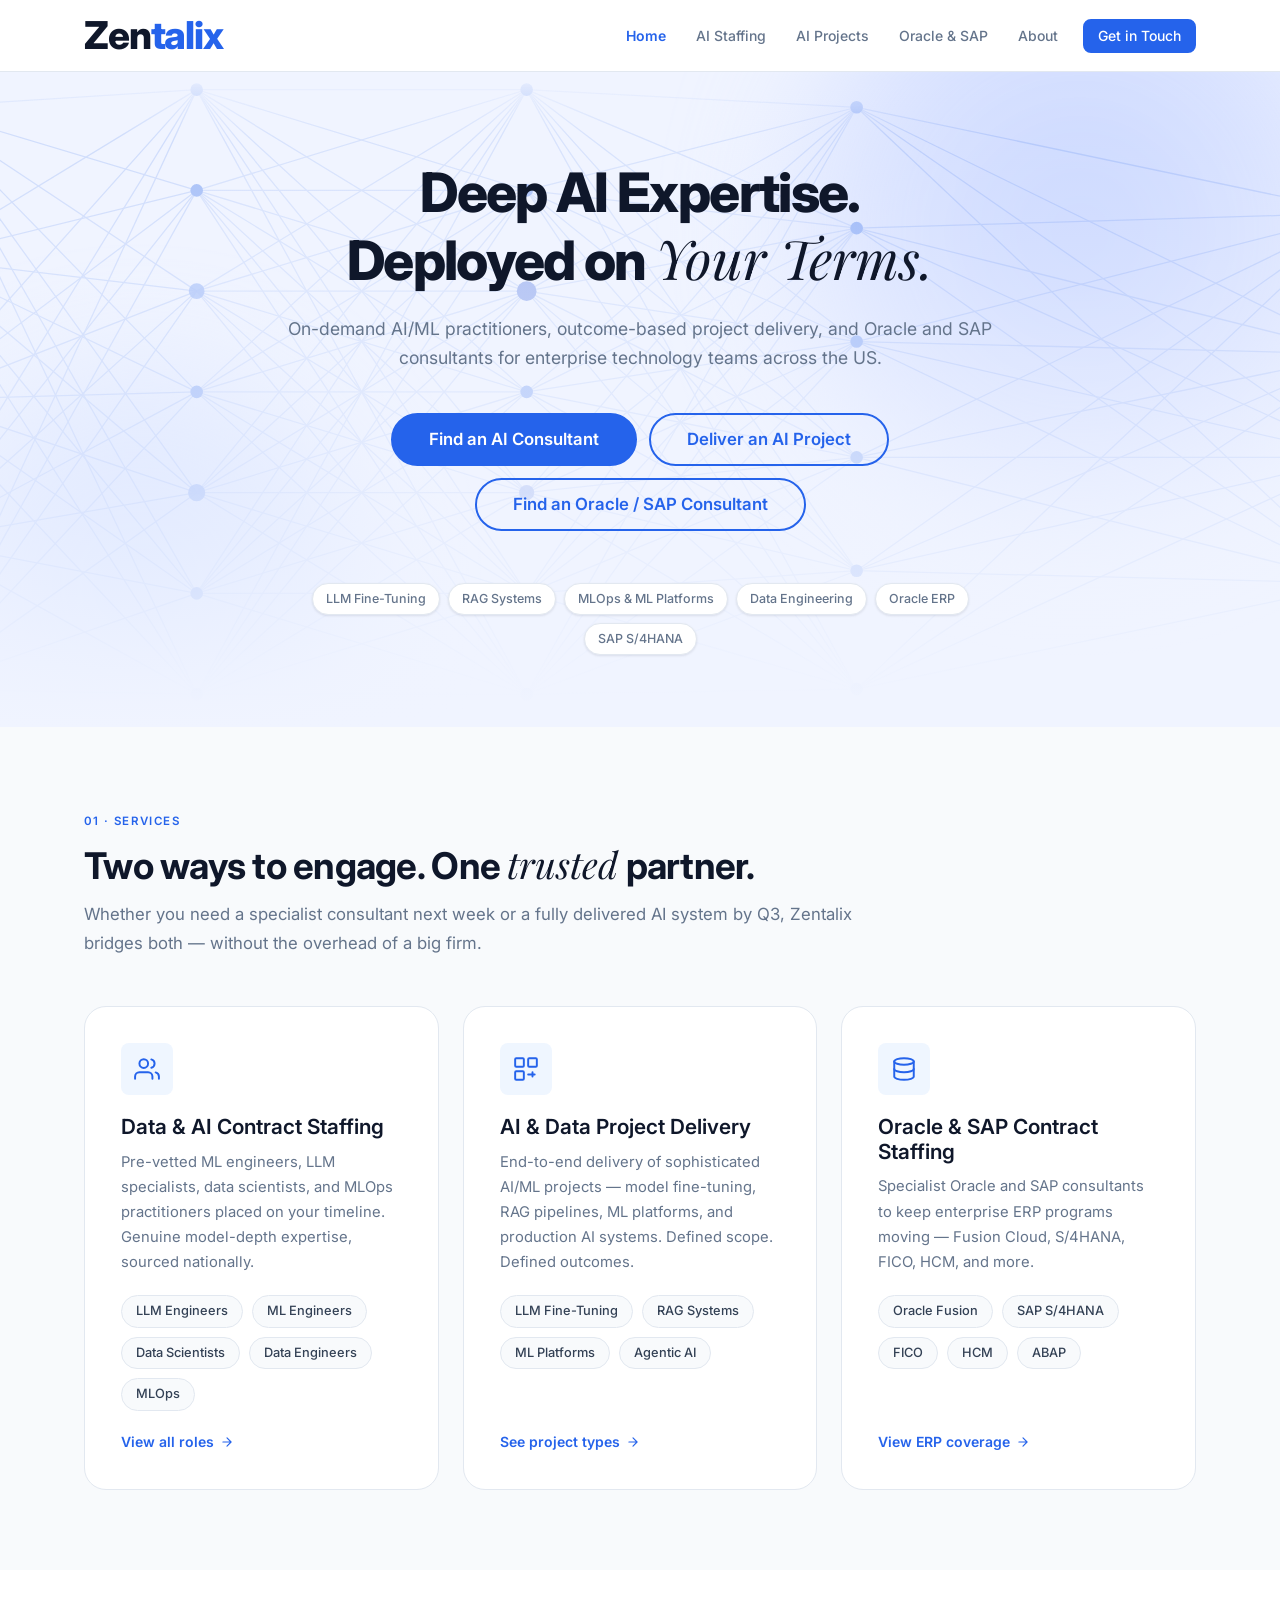
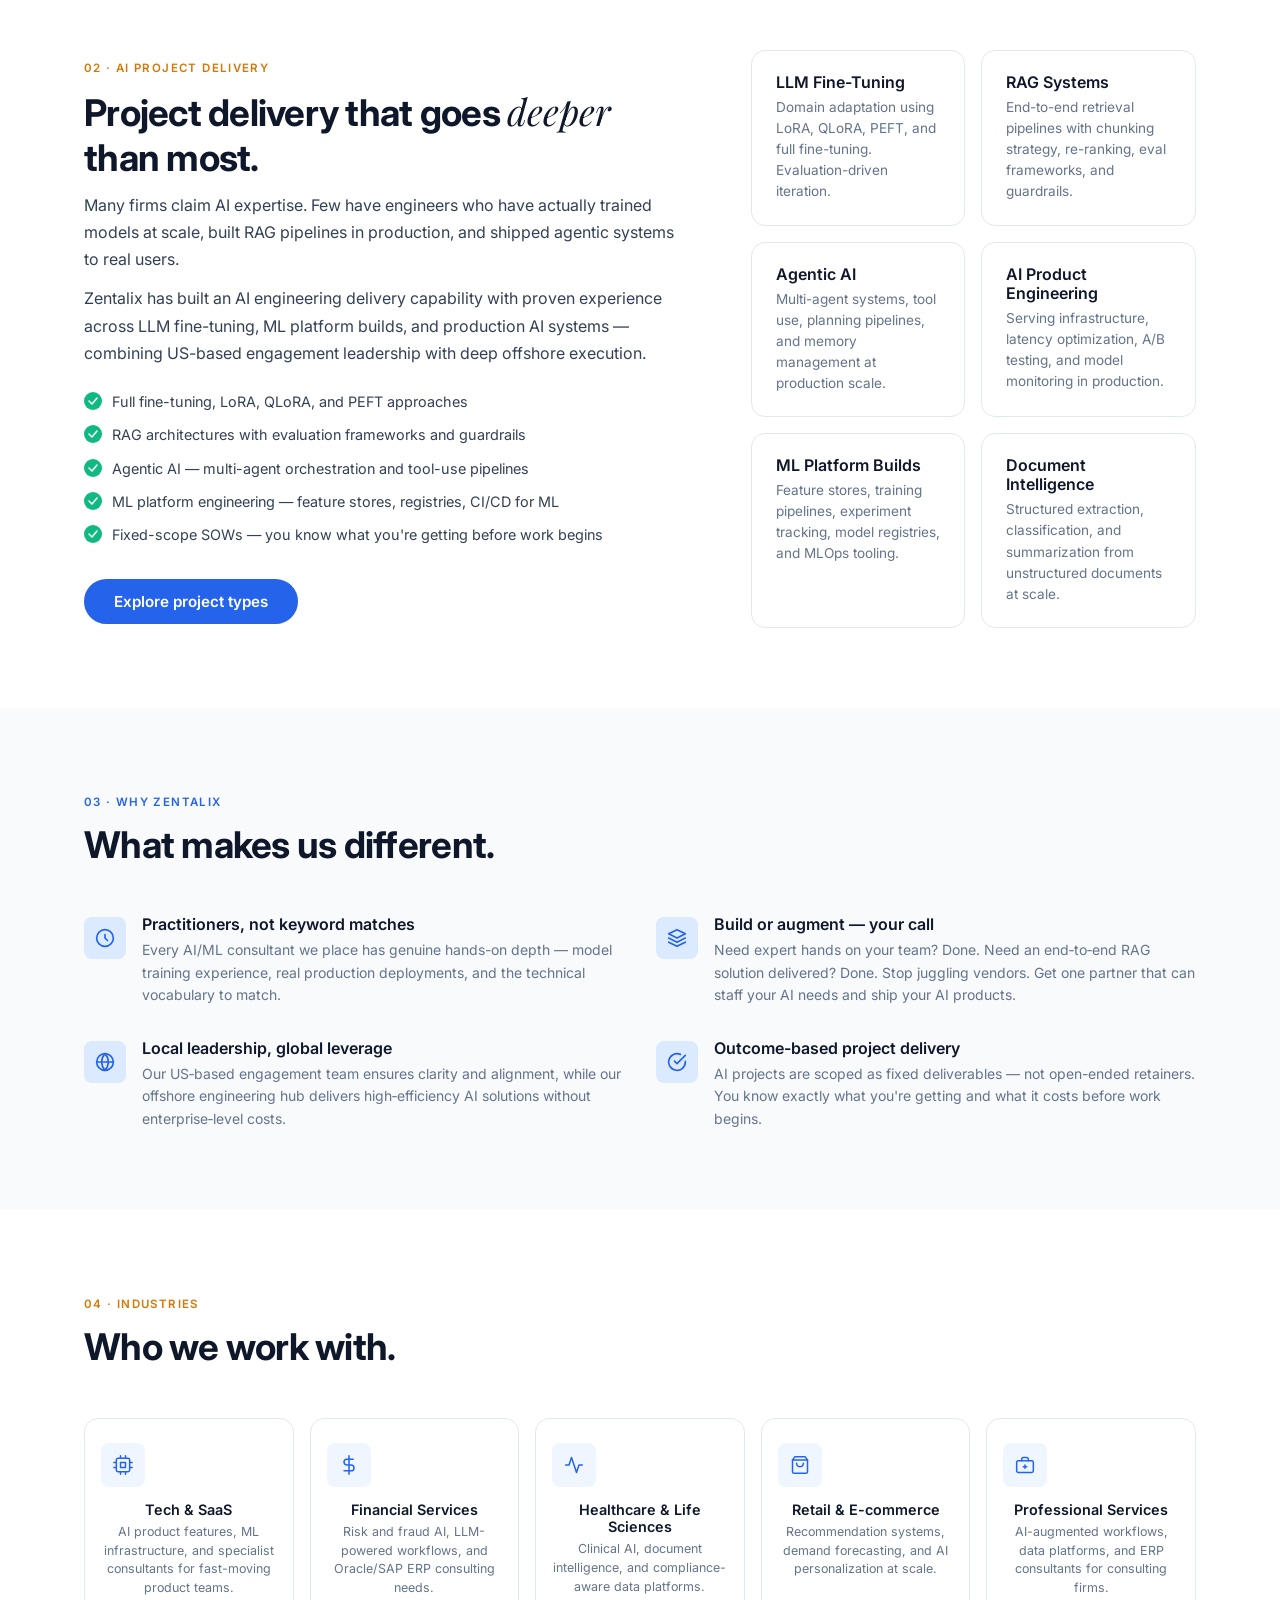
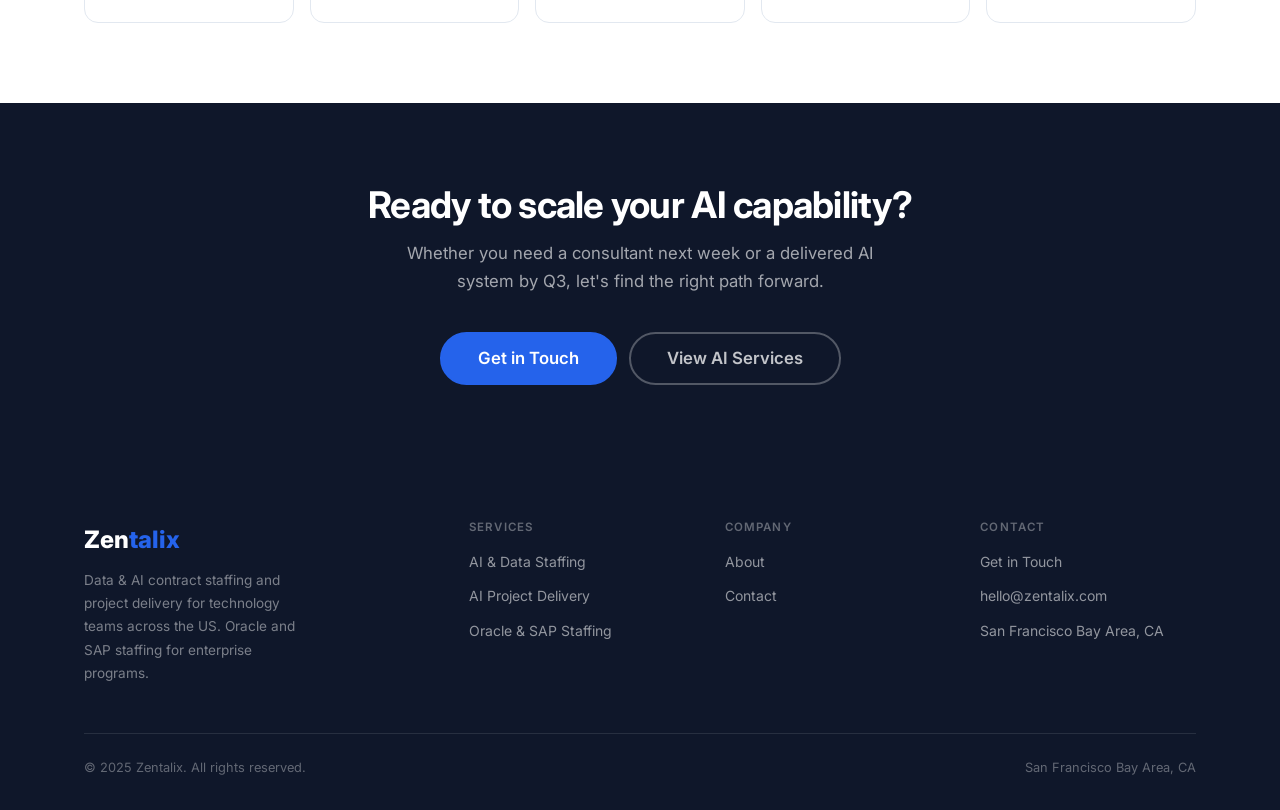
==== index.html @ 8ae1a3b7 "Add animated neural network hero background, match page-hero color, update industry icons - Home pag" ====
<!DOCTYPE html>
<html lang="en">
<head>
  <meta charset="UTF-8" />
  <meta name="viewport" content="width=device-width, initial-scale=1.0" />
  <title>Zentalix — Deep AI Expertise. On Demand.</title>
  <meta name="description" content="Contract AI/ML specialists and outcome-based AI project delivery for Bay Area technology teams. Oracle and SAP contract staffing for enterprise programs." />
  <link rel="preconnect" href="https://fonts.googleapis.com" />
  <link rel="preconnect" href="https://fonts.gstatic.com" crossorigin />
  <link href="https://fonts.googleapis.com/css2?family=Inter:wght@400;500;600;700;800&family=Playfair+Display:ital@1&display=swap" rel="stylesheet" />
  <link rel="stylesheet" href="css/styles.css" />
</head>
<body>

<!-- ===== NAVIGATION ===== -->
<header class="nav-header">
  <nav class="nav container">
    <a href="index.html" class="nav-logo">Zen<span>talix</span></a>
    <ul class="nav-links">
      <li><a href="index.html" class="active">Home</a></li>
      <li><a href="ai-staffing.html">AI Staffing</a></li>
      <li><a href="ai-delivery.html">AI Projects</a></li>
      <li><a href="erp-staffing.html">Oracle &amp; SAP</a></li>
      <li><a href="about.html">About</a></li>
      <li><a href="contact.html" class="btn btn-primary btn-sm">Get in Touch</a></li>
    </ul>
    <button class="nav-toggle" aria-label="Toggle menu">
      <span></span><span></span><span></span>
    </button>
  </nav>
</header>

<!-- Mobile nav -->
<nav class="mobile-nav" aria-label="Mobile navigation">
  <a href="index.html">Home</a>
  <a href="ai-staffing.html">AI Staffing</a>
  <a href="ai-delivery.html">AI Projects</a>
  <a href="erp-staffing.html">Oracle &amp; SAP</a>
  <a href="about.html">About</a>
  <a href="contact.html" class="btn btn-primary">Get in Touch</a>
</nav>


<!-- ===== HERO ===== -->
<section class="hero">

  <!-- Background graphic: layered neural network -->
  <div class="hero-bg" aria-hidden="true">
    <div class="hero-orb hero-orb-1"></div>
    <div class="hero-orb hero-orb-2"></div>
    <!--
      Layers (left → right) — nodes spread to viewBox edges:
        L1 input  x=28   5 nodes  y=[28,148,260,372,490]
        L2 hidden x=248  7 nodes  y=[14,94,174,254,334,414,494]
        L3 hidden x=510  7 nodes  y=[14,94,174,254,334,414,494]
        L4 hidden x=772  6 nodes  y=[28,124,214,306,396,490]
        L5 output x=1172 4 nodes  y=[112,224,306,406]
    -->
    <svg class="hero-network" viewBox="0 0 1200 520" preserveAspectRatio="xMidYMid slice" xmlns="http://www.w3.org/2000/svg">
      <!-- Connections L1→L2 -->
      <g stroke="#2563eb" stroke-width="1" fill="none" opacity="0.45">
        <line x1="28" y1="28" x2="248" y2="14"/><line x1="28" y1="28" x2="248" y2="94"/><line x1="28" y1="28" x2="248" y2="174"/><line x1="28" y1="28" x2="248" y2="254"/><line x1="28" y1="28" x2="248" y2="334"/><line x1="28" y1="28" x2="248" y2="414"/><line x1="28" y1="28" x2="248" y2="494"/>
        <line x1="28" y1="148" x2="248" y2="14"/><line x1="28" y1="148" x2="248" y2="94"/><line x1="28" y1="148" x2="248" y2="174"/><line x1="28" y1="148" x2="248" y2="254"/><line x1="28" y1="148" x2="248" y2="334"/><line x1="28" y1="148" x2="248" y2="414"/><line x1="28" y1="148" x2="248" y2="494"/>
        <line x1="28" y1="260" x2="248" y2="14"/><line x1="28" y1="260" x2="248" y2="94"/><line x1="28" y1="260" x2="248" y2="174"/><line x1="28" y1="260" x2="248" y2="254"/><line x1="28" y1="260" x2="248" y2="334"/><line x1="28" y1="260" x2="248" y2="414"/><line x1="28" y1="260" x2="248" y2="494"/>
        <line x1="28" y1="372" x2="248" y2="14"/><line x1="28" y1="372" x2="248" y2="94"/><line x1="28" y1="372" x2="248" y2="174"/><line x1="28" y1="372" x2="248" y2="254"/><line x1="28" y1="372" x2="248" y2="334"/><line x1="28" y1="372" x2="248" y2="414"/><line x1="28" y1="372" x2="248" y2="494"/>
        <line x1="28" y1="490" x2="248" y2="14"/><line x1="28" y1="490" x2="248" y2="94"/><line x1="28" y1="490" x2="248" y2="174"/><line x1="28" y1="490" x2="248" y2="254"/><line x1="28" y1="490" x2="248" y2="334"/><line x1="28" y1="490" x2="248" y2="414"/><line x1="28" y1="490" x2="248" y2="494"/>
      </g>
      <!-- Connections L2→L3 -->
      <g stroke="#2563eb" stroke-width="1" fill="none" opacity="0.35">
        <line x1="248" y1="14" x2="510" y2="14"/><line x1="248" y1="14" x2="510" y2="94"/><line x1="248" y1="14" x2="510" y2="174"/><line x1="248" y1="14" x2="510" y2="254"/><line x1="248" y1="14" x2="510" y2="334"/><line x1="248" y1="14" x2="510" y2="414"/><line x1="248" y1="14" x2="510" y2="494"/>
        <line x1="248" y1="94" x2="510" y2="14"/><line x1="248" y1="94" x2="510" y2="94"/><line x1="248" y1="94" x2="510" y2="174"/><line x1="248" y1="94" x2="510" y2="254"/><line x1="248" y1="94" x2="510" y2="334"/><line x1="248" y1="94" x2="510" y2="414"/><line x1="248" y1="94" x2="510" y2="494"/>
        <line x1="248" y1="174" x2="510" y2="14"/><line x1="248" y1="174" x2="510" y2="94"/><line x1="248" y1="174" x2="510" y2="174"/><line x1="248" y1="174" x2="510" y2="254"/><line x1="248" y1="174" x2="510" y2="334"/><line x1="248" y1="174" x2="510" y2="414"/><line x1="248" y1="174" x2="510" y2="494"/>
        <line x1="248" y1="254" x2="510" y2="14"/><line x1="248" y1="254" x2="510" y2="94"/><line x1="248" y1="254" x2="510" y2="174"/><line x1="248" y1="254" x2="510" y2="254"/><line x1="248" y1="254" x2="510" y2="334"/><line x1="248" y1="254" x2="510" y2="414"/><line x1="248" y1="254" x2="510" y2="494"/>
        <line x1="248" y1="334" x2="510" y2="14"/><line x1="248" y1="334" x2="510" y2="94"/><line x1="248" y1="334" x2="510" y2="174"/><line x1="248" y1="334" x2="510" y2="254"/><line x1="248" y1="334" x2="510" y2="334"/><line x1="248" y1="334" x2="510" y2="414"/><line x1="248" y1="334" x2="510" y2="494"/>
        <line x1="248" y1="414" x2="510" y2="14"/><line x1="248" y1="414" x2="510" y2="94"/><line x1="248" y1="414" x2="510" y2="174"/><line x1="248" y1="414" x2="510" y2="254"/><line x1="248" y1="414" x2="510" y2="334"/><line x1="248" y1="414" x2="510" y2="414"/><line x1="248" y1="414" x2="510" y2="494"/>
        <line x1="248" y1="494" x2="510" y2="14"/><line x1="248" y1="494" x2="510" y2="94"/><line x1="248" y1="494" x2="510" y2="174"/><line x1="248" y1="494" x2="510" y2="254"/><line x1="248" y1="494" x2="510" y2="334"/><line x1="248" y1="494" x2="510" y2="414"/><line x1="248" y1="494" x2="510" y2="494"/>
      </g>
      <!-- Connections L3→L4 -->
      <g stroke="#2563eb" stroke-width="1" fill="none" opacity="0.35">
        <line x1="510" y1="14" x2="772" y2="28"/><line x1="510" y1="14" x2="772" y2="124"/><line x1="510" y1="14" x2="772" y2="214"/><line x1="510" y1="14" x2="772" y2="306"/><line x1="510" y1="14" x2="772" y2="396"/><line x1="510" y1="14" x2="772" y2="490"/>
        <line x1="510" y1="94" x2="772" y2="28"/><line x1="510" y1="94" x2="772" y2="124"/><line x1="510" y1="94" x2="772" y2="214"/><line x1="510" y1="94" x2="772" y2="306"/><line x1="510" y1="94" x2="772" y2="396"/><line x1="510" y1="94" x2="772" y2="490"/>
        <line x1="510" y1="174" x2="772" y2="28"/><line x1="510" y1="174" x2="772" y2="124"/><line x1="510" y1="174" x2="772" y2="214"/><line x1="510" y1="174" x2="772" y2="306"/><line x1="510" y1="174" x2="772" y2="396"/><line x1="510" y1="174" x2="772" y2="490"/>
        <line x1="510" y1="254" x2="772" y2="28"/><line x1="510" y1="254" x2="772" y2="124"/><line x1="510" y1="254" x2="772" y2="214"/><line x1="510" y1="254" x2="772" y2="306"/><line x1="510" y1="254" x2="772" y2="396"/><line x1="510" y1="254" x2="772" y2="490"/>
        <line x1="510" y1="334" x2="772" y2="28"/><line x1="510" y1="334" x2="772" y2="124"/><line x1="510" y1="334" x2="772" y2="214"/><line x1="510" y1="334" x2="772" y2="306"/><line x1="510" y1="334" x2="772" y2="396"/><line x1="510" y1="334" x2="772" y2="490"/>
        <line x1="510" y1="414" x2="772" y2="28"/><line x1="510" y1="414" x2="772" y2="124"/><line x1="510" y1="414" x2="772" y2="214"/><line x1="510" y1="414" x2="772" y2="306"/><line x1="510" y1="414" x2="772" y2="396"/><line x1="510" y1="414" x2="772" y2="490"/>
        <line x1="510" y1="494" x2="772" y2="28"/><line x1="510" y1="494" x2="772" y2="124"/><line x1="510" y1="494" x2="772" y2="214"/><line x1="510" y1="494" x2="772" y2="306"/><line x1="510" y1="494" x2="772" y2="396"/><line x1="510" y1="494" x2="772" y2="490"/>
      </g>
      <!-- Connections L4→L5 -->
      <g stroke="#2563eb" stroke-width="1" fill="none" opacity="0.45">
        <line x1="772" y1="28" x2="1172" y2="112"/><line x1="772" y1="28" x2="1172" y2="224"/><line x1="772" y1="28" x2="1172" y2="306"/><line x1="772" y1="28" x2="1172" y2="406"/>
        <line x1="772" y1="124" x2="1172" y2="112"/><line x1="772" y1="124" x2="1172" y2="224"/><line x1="772" y1="124" x2="1172" y2="306"/><line x1="772" y1="124" x2="1172" y2="406"/>
        <line x1="772" y1="214" x2="1172" y2="112"/><line x1="772" y1="214" x2="1172" y2="224"/><line x1="772" y1="214" x2="1172" y2="306"/><line x1="772" y1="214" x2="1172" y2="406"/>
        <line x1="772" y1="306" x2="1172" y2="112"/><line x1="772" y1="306" x2="1172" y2="224"/><line x1="772" y1="306" x2="1172" y2="306"/><line x1="772" y1="306" x2="1172" y2="406"/>
        <line x1="772" y1="396" x2="1172" y2="112"/><line x1="772" y1="396" x2="1172" y2="224"/><line x1="772" y1="396" x2="1172" y2="306"/><line x1="772" y1="396" x2="1172" y2="406"/>
        <line x1="772" y1="490" x2="1172" y2="112"/><line x1="772" y1="490" x2="1172" y2="224"/><line x1="772" y1="490" x2="1172" y2="306"/><line x1="772" y1="490" x2="1172" y2="406"/>
      </g>
      <!-- L1: input nodes -->
      <g fill="#3b82f6">
        <circle cx="28" cy="28" r="6"/><circle cx="28" cy="148" r="6"/><circle cx="28" cy="260" r="6"/><circle cx="28" cy="372" r="6"/><circle cx="28" cy="490" r="6"/>
      </g>
      <!-- L2: hidden nodes -->
      <g fill="#2563eb">
        <circle cx="248" cy="14" r="5"/><circle cx="248" cy="94" r="5"/><circle cx="248" cy="254" r="5"/><circle cx="248" cy="414" r="5"/><circle cx="248" cy="494" r="5"/>
      </g>
      <circle cx="248" cy="174" fill="#2563eb">
        <animate attributeName="r" values="5;8;5" dur="2.8s" begin="0s" repeatCount="indefinite"/>
        <animate attributeName="opacity" values="0.7;1;0.7" dur="2.8s" begin="0s" repeatCount="indefinite"/>
      </circle>
      <circle cx="248" cy="334" fill="#2563eb">
        <animate attributeName="r" values="5;8;5" dur="3.4s" begin="1.2s" repeatCount="indefinite"/>
        <animate attributeName="opacity" values="0.7;1;0.7" dur="3.4s" begin="1.2s" repeatCount="indefinite"/>
      </circle>
      <!-- L3: hidden nodes -->
      <g fill="#2563eb">
        <circle cx="510" cy="14" r="5"/><circle cx="510" cy="94" r="5"/><circle cx="510" cy="254" r="5"/><circle cx="510" cy="414" r="5"/><circle cx="510" cy="494" r="5"/>
      </g>
      <circle cx="510" cy="174" fill="#1d4ed8">
        <animate attributeName="r" values="5;8;5" dur="3.1s" begin="0.6s" repeatCount="indefinite"/>
        <animate attributeName="opacity" values="0.7;1;0.7" dur="3.1s" begin="0.6s" repeatCount="indefinite"/>
      </circle>
      <circle cx="510" cy="334" fill="#1d4ed8">
        <animate attributeName="r" values="5;8;5" dur="2.6s" begin="1.8s" repeatCount="indefinite"/>
        <animate attributeName="opacity" values="0.7;1;0.7" dur="2.6s" begin="1.8s" repeatCount="indefinite"/>
      </circle>
      <!-- L4: hidden nodes -->
      <g fill="#2563eb">
        <circle cx="772" cy="28" r="5"/><circle cx="772" cy="124" r="5"/><circle cx="772" cy="214" r="5"/><circle cx="772" cy="306" r="5"/><circle cx="772" cy="396" r="5"/><circle cx="772" cy="490" r="5"/>
      </g>
      <!-- L5: output nodes -->
      <g fill="#3b82f6">
        <circle cx="1172" cy="112" r="6"/><circle cx="1172" cy="224" r="6"/><circle cx="1172" cy="306" r="6"/><circle cx="1172" cy="406" r="6"/>
      </g>
    </svg>
  </div>

  <div class="hero-inner container">
    <h1>Deep AI Expertise.<br>Deployed on <span class="serif">Your Terms.</span></h1>
    <p class="hero-sub" style="max-width:720px;">On-demand AI/ML practitioners, outcome-based project delivery, and Oracle and SAP consultants for enterprise technology teams across the US.</p>
    <div class="hero-ctas">
      <a href="ai-staffing.html" class="btn btn-primary btn-lg">Find an AI Consultant</a>
      <a href="ai-delivery.html" class="btn btn-outline btn-lg">Deliver an AI Project</a>
      <a href="erp-staffing.html" class="btn btn-outline btn-lg">Find an Oracle / SAP Consultant</a>
    </div>
    <div class="hero-tags">
      <span>LLM Fine-Tuning</span>
      <span>RAG Systems</span>
      <span>MLOps &amp; ML Platforms</span>
      <span>Data Engineering</span>
      <span>Oracle ERP</span>
      <span>SAP S/4HANA</span>
    </div>
  </div>
</section>


<!-- ===== 01 · SERVICES ===== -->
<section class="section section-alt">
  <div class="container">
    <div class="section-header">
      <span class="section-label">01 · Services</span>
      <h2>Two ways to engage. One <span class="serif">trusted</span> partner.</h2>
      <p>Whether you need a specialist consultant next week or a fully delivered AI system by Q3, Zentalix bridges both — without the overhead of a big firm.</p>
    </div>

    <div class="cards-3">
      <!-- Card 1 -->
      <div class="service-card">
        <div class="card-icon">
          <svg width="26" height="26" viewBox="0 0 24 24" fill="none" stroke="currentColor" stroke-width="1.8" stroke-linecap="round" stroke-linejoin="round">
            <path d="M17 21v-2a4 4 0 0 0-4-4H5a4 4 0 0 0-4 4v2"/><circle cx="9" cy="7" r="4"/>
            <path d="M23 21v-2a4 4 0 0 0-3-3.87"/><path d="M16 3.13a4 4 0 0 1 0 7.75"/>
          </svg>
        </div>
        <h3>Data &amp; AI Contract Staffing</h3>
        <p>Pre-vetted ML engineers, LLM specialists, data scientists, and MLOps practitioners placed on your timeline. Genuine model-depth expertise, sourced nationally.</p>
        <div class="role-tags">
          <span class="role-tag">LLM Engineers</span>
          <span class="role-tag">ML Engineers</span>
          <span class="role-tag">Data Scientists</span>
          <span class="role-tag">Data Engineers</span>
          <span class="role-tag">MLOps</span>
        </div>
        <a href="ai-staffing.html" class="card-link">
          View all roles
          <svg width="14" height="14" viewBox="0 0 24 24" fill="none" stroke="currentColor" stroke-width="2" stroke-linecap="round" stroke-linejoin="round"><path d="M5 12h14M12 5l7 7-7 7"/></svg>
        </a>
      </div>

      <!-- Card 2 -->
      <div class="service-card">
        <div class="card-icon">
          <svg width="26" height="26" viewBox="0 0 24 24" fill="none" stroke="currentColor" stroke-width="1.8" stroke-linecap="round" stroke-linejoin="round">
            <rect x="2" y="2" width="8" height="8" rx="1"/><rect x="14" y="2" width="8" height="8" rx="1"/>
            <rect x="2" y="14" width="8" height="8" rx="1"/>
            <path d="M14 17h4m0 0h2m-2 0v-2m0 2v2"/>
          </svg>
        </div>
        <h3>AI &amp; Data Project Delivery</h3>
        <p>End-to-end delivery of sophisticated AI/ML projects — model fine-tuning, RAG pipelines, ML platforms, and production AI systems. Defined scope. Defined outcomes.</p>
        <div class="role-tags">
          <span class="role-tag">LLM Fine-Tuning</span>
          <span class="role-tag">RAG Systems</span>
          <span class="role-tag">ML Platforms</span>
          <span class="role-tag">Agentic AI</span>
        </div>
        <a href="ai-delivery.html" class="card-link">
          See project types
          <svg width="14" height="14" viewBox="0 0 24 24" fill="none" stroke="currentColor" stroke-width="2" stroke-linecap="round" stroke-linejoin="round"><path d="M5 12h14M12 5l7 7-7 7"/></svg>
        </a>
      </div>

      <!-- Card 3 -->
      <div class="service-card">
        <div class="card-icon">
          <svg width="26" height="26" viewBox="0 0 24 24" fill="none" stroke="currentColor" stroke-width="1.8" stroke-linecap="round" stroke-linejoin="round">
            <ellipse cx="12" cy="5" rx="9" ry="3"/><path d="M21 12c0 1.66-4 3-9 3s-9-1.34-9-3"/>
            <path d="M3 5v14c0 1.66 4 3 9 3s9-1.34 9-3V5"/>
          </svg>
        </div>
        <h3>Oracle &amp; SAP Contract Staffing</h3>
        <p>Specialist Oracle and SAP consultants to keep enterprise ERP programs moving — Fusion Cloud, S/4HANA, FICO, HCM, and more.</p>
        <div class="role-tags">
          <span class="role-tag">Oracle Fusion</span>
          <span class="role-tag">SAP S/4HANA</span>
          <span class="role-tag">FICO</span>
          <span class="role-tag">HCM</span>
          <span class="role-tag">ABAP</span>
        </div>
        <a href="erp-staffing.html" class="card-link">
          View ERP coverage
          <svg width="14" height="14" viewBox="0 0 24 24" fill="none" stroke="currentColor" stroke-width="2" stroke-linecap="round" stroke-linejoin="round"><path d="M5 12h14M12 5l7 7-7 7"/></svg>
        </a>
      </div>
    </div>
  </div>
</section>


<!-- ===== 02 · AI PROJECT DEPTH ===== -->
<section class="section">
  <div class="container">
    <div class="split split-wide">
      <div>
        <span class="section-label section-label-amber">02 · AI Project Delivery</span>
        <h2>Project delivery that goes <span class="serif">deeper</span> than most.</h2>
        <p class="mt-12">Many firms claim AI expertise. Few have engineers who have actually trained models at scale, built RAG pipelines in production, and shipped agentic systems to real users.</p>
        <p class="mt-12">Zentalix has built an AI engineering delivery capability with proven experience across LLM fine-tuning, ML platform builds, and production AI systems — combining US-based engagement leadership with deep offshore execution.</p>
        <ul class="check-list mt-24">
          <li>Full fine-tuning, LoRA, QLoRA, and PEFT approaches</li>
          <li>RAG architectures with evaluation frameworks and guardrails</li>
          <li>Agentic AI — multi-agent orchestration and tool-use pipelines</li>
          <li>ML platform engineering — feature stores, registries, CI/CD for ML</li>
          <li>Fixed-scope SOWs — you know what you're getting before work begins</li>
        </ul>
        <a href="ai-delivery.html" class="btn btn-primary mt-32">Explore project types</a>
      </div>
      <div class="feature-grid">
        <div class="feature-card">
          <h4>LLM Fine-Tuning</h4>
          <p>Domain adaptation using LoRA, QLoRA, PEFT, and full fine-tuning. Evaluation-driven iteration.</p>
        </div>
        <div class="feature-card">
          <h4>RAG Systems</h4>
          <p>End-to-end retrieval pipelines with chunking strategy, re-ranking, eval frameworks, and guardrails.</p>
        </div>
        <div class="feature-card">
          <h4>Agentic AI</h4>
          <p>Multi-agent systems, tool use, planning pipelines, and memory management at production scale.</p>
        </div>
        <div class="feature-card">
          <h4>AI Product Engineering</h4>
          <p>Serving infrastructure, latency optimization, A/B testing, and model monitoring in production.</p>
        </div>
        <div class="feature-card">
          <h4>ML Platform Builds</h4>
          <p>Feature stores, training pipelines, experiment tracking, model registries, and MLOps tooling.</p>
        </div>
        <div class="feature-card">
          <h4>Document Intelligence</h4>
          <p>Structured extraction, classification, and summarization from unstructured documents at scale.</p>
        </div>
      </div>
    </div>
  </div>
</section>


<!-- ===== 03 · WHY ZENTECHSERVICES ===== -->
<section class="section section-alt">
  <div class="container">
    <div class="section-header">
      <span class="section-label">03 · Why Zentalix</span>
      <h2>What makes us different.</h2>
    </div>
    <div class="diff-grid">
      <div class="diff-item">
        <div class="diff-icon">
          <svg width="20" height="20" viewBox="0 0 24 24" fill="none" stroke="currentColor" stroke-width="2" stroke-linecap="round" stroke-linejoin="round">
            <circle cx="12" cy="12" r="10"/><path d="M12 8v4l3 3"/>
          </svg>
        </div>
        <div>
          <h4>Practitioners, not keyword matches</h4>
          <p>Every AI/ML consultant we place has genuine hands-on depth — model training experience, real production deployments, and the technical vocabulary to match.</p>
        </div>
      </div>
      <div class="diff-item">
        <div class="diff-icon">
          <svg width="20" height="20" viewBox="0 0 24 24" fill="none" stroke="currentColor" stroke-width="2" stroke-linecap="round" stroke-linejoin="round">
            <path d="M12 2L2 7l10 5 10-5-10-5z"/><path d="M2 17l10 5 10-5"/><path d="M2 12l10 5 10-5"/>
          </svg>
        </div>
        <div>
          <h4>Build or augment — your call</h4>
          <p>Need expert hands on your team? Done. Need an end‑to‑end RAG solution delivered? Done. Stop juggling vendors. Get one partner that can staff your AI needs and ship your AI products.</p>
        </div>
      </div>
      <div class="diff-item">
        <div class="diff-icon">
          <svg width="20" height="20" viewBox="0 0 24 24" fill="none" stroke="currentColor" stroke-width="2" stroke-linecap="round" stroke-linejoin="round">
            <circle cx="12" cy="12" r="10"/><line x1="2" y1="12" x2="22" y2="12"/><path d="M12 2a15.3 15.3 0 0 1 4 10 15.3 15.3 0 0 1-4 10 15.3 15.3 0 0 1-4-10 15.3 15.3 0 0 1 4-10z"/>
          </svg>
        </div>
        <div>
          <h4>Local leadership, global leverage</h4>
          <p>Our US‑based engagement team ensures clarity and alignment, while our offshore engineering hub delivers high‑efficiency AI solutions without enterprise‑level costs.</p>
        </div>
      </div>
      <div class="diff-item">
        <div class="diff-icon">
          <svg width="20" height="20" viewBox="0 0 24 24" fill="none" stroke="currentColor" stroke-width="2" stroke-linecap="round" stroke-linejoin="round">
            <path d="M22 11.08V12a10 10 0 1 1-5.93-9.14"/><polyline points="22 4 12 14.01 9 11.01"/>
          </svg>
        </div>
        <div>
          <h4>Outcome-based project delivery</h4>
          <p>AI projects are scoped as fixed deliverables — not open-ended retainers. You know exactly what you're getting and what it costs before work begins.</p>
        </div>
      </div>
    </div>
  </div>
</section>


<!-- ===== 04 · INDUSTRIES ===== -->
<section class="section">
  <div class="container">
    <div class="section-header">
      <span class="section-label section-label-amber">04 · Industries</span>
      <h2>Who we work with.</h2>
    </div>
    <div class="industry-grid">
      <div class="industry-card">
        <div class="industry-icon">
          <svg width="20" height="20" viewBox="0 0 24 24" fill="none" stroke="currentColor" stroke-width="1.8" stroke-linecap="round" stroke-linejoin="round"><rect x="4" y="4" width="16" height="16" rx="2"/><rect x="9" y="9" width="6" height="6"/><path d="M9 1v3M15 1v3M9 20v3M15 20v3M1 9h3M1 15h3M20 9h3M20 15h3"/></svg>
        </div>
        <h4>Tech &amp; SaaS</h4>
        <p>AI product features, ML infrastructure, and specialist consultants for fast-moving product teams.</p>
      </div>
      <div class="industry-card">
        <div class="industry-icon">
          <svg width="20" height="20" viewBox="0 0 24 24" fill="none" stroke="currentColor" stroke-width="1.8" stroke-linecap="round" stroke-linejoin="round"><line x1="12" y1="1" x2="12" y2="23"/><path d="M17 5H9.5a3.5 3.5 0 0 0 0 7h5a3.5 3.5 0 0 1 0 7H6"/></svg>
        </div>
        <h4>Financial Services</h4>
        <p>Risk and fraud AI, LLM-powered workflows, and Oracle/SAP ERP consulting needs.</p>
      </div>
      <div class="industry-card">
        <div class="industry-icon">
          <svg width="20" height="20" viewBox="0 0 24 24" fill="none" stroke="currentColor" stroke-width="1.8" stroke-linecap="round" stroke-linejoin="round"><path d="M22 12h-4l-3 9L9 3l-3 9H2"/></svg>
        </div>
        <h4>Healthcare &amp; Life Sciences</h4>
        <p>Clinical AI, document intelligence, and compliance-aware data platforms.</p>
      </div>
      <div class="industry-card">
        <div class="industry-icon">
          <svg width="20" height="20" viewBox="0 0 24 24" fill="none" stroke="currentColor" stroke-width="1.8" stroke-linecap="round" stroke-linejoin="round"><path d="M6 2 3 6v14a2 2 0 0 0 2 2h14a2 2 0 0 0 2-2V6l-3-4z"/><line x1="3" y1="6" x2="21" y2="6"/><path d="M16 10a4 4 0 0 1-8 0"/></svg>
        </div>
        <h4>Retail &amp; E-commerce</h4>
        <p>Recommendation systems, demand forecasting, and AI personalization at scale.</p>
      </div>
      <div class="industry-card">
        <div class="industry-icon">
          <svg width="20" height="20" viewBox="0 0 24 24" fill="none" stroke="currentColor" stroke-width="1.8" stroke-linecap="round" stroke-linejoin="round"><rect x="2" y="7" width="20" height="14" rx="2"/><path d="M16 7V5a2 2 0 0 0-2-2h-4a2 2 0 0 0-2 2v2"/><line x1="12" y1="12" x2="12" y2="16"/><line x1="10" y1="14" x2="14" y2="14"/></svg>
        </div>
        <h4>Professional Services</h4>
        <p>AI-augmented workflows, data platforms, and ERP consultants for consulting firms.</p>
      </div>
    </div>
  </div>
</section>


<!-- ===== CTA BAND ===== -->
<section class="cta-band">
  <div class="container">
    <h2>Ready to scale your AI capability?</h2>
    <p>Whether you need a consultant next week or a delivered AI system by Q3, let's find the right path forward.</p>
    <div class="cta-btns">
      <a href="contact.html" class="btn btn-primary btn-lg">Get in Touch</a>
      <a href="ai-delivery.html" class="btn btn-white-outline btn-lg">View AI Services</a>
    </div>
  </div>
</section>


<!-- ===== FOOTER ===== -->
<footer class="footer">
  <div class="container">
    <div class="footer-grid">
      <div class="footer-brand">
        <span class="logo">Zen<span>talix</span></span>
        <p>Data &amp; AI contract staffing and project delivery for technology teams across the US. Oracle and SAP staffing for enterprise programs.</p>
      </div>
      <div class="footer-col">
        <h5>Services</h5>
        <ul>
          <li><a href="ai-staffing.html">AI &amp; Data Staffing</a></li>
          <li><a href="ai-delivery.html">AI Project Delivery</a></li>
          <li><a href="erp-staffing.html">Oracle &amp; SAP Staffing</a></li>
        </ul>
      </div>
      <div class="footer-col">
        <h5>Company</h5>
        <ul>
          <li><a href="about.html">About</a></li>
          <li><a href="contact.html">Contact</a></li>
        </ul>
      </div>
      <div class="footer-col">
        <h5>Contact</h5>
        <ul>
          <li><a href="contact.html">Get in Touch</a></li>
          <li><a href="mailto:hello@zentalix.com">hello@zentalix.com</a></li>
          <li><a href="#">San Francisco Bay Area, CA</a></li>
        </ul>
      </div>
    </div>
    <div class="footer-bottom">
      <span>© 2025 Zentalix. All rights reserved.</span>
      <span>San Francisco Bay Area, CA</span>
    </div>
  </div>
</footer>

<script src="js/main.js"></script>
</body>
</html>
---- css/styles.css ----
/* ============================================================
   ZENTECHSERVICES — Global Stylesheet
   ============================================================ */

/* === DESIGN TOKENS === */
:root {
  --c-white:        #ffffff;
  --c-bg:           #ffffff;
  --c-bg-alt:       #f8fafc;
  --c-bg-blue:      #eff6ff;
  --c-ink:          #0f172a;
  --c-ink-2:        #334155;
  --c-ink-3:        #64748b;
  --c-accent:       #2563eb;
  --c-accent-dark:  #1d4ed8;
  --c-accent-light: #dbeafe;
  --c-border:       #e2e8f0;
  --c-border-2:     #cbd5e1;
  --c-green:        #10b981;
  --c-green-bg:     #ecfdf5;
  --c-amber:        #D97706;
  --c-amber-dark:   #B45309;
  --c-amber-light:  #FDE68A;
  --c-amber-bg:     #FFFBEB;
  --c-amber-border: #FCD34D;
  --c-cream:        #FDFAF5;

  --font:       'Inter', system-ui, -apple-system, BlinkMacSystemFont, sans-serif;
  --font-serif: 'Playfair Display', Georgia, 'Times New Roman', serif;

  --nav-h:   72px;
  --max-w:   1160px;
  --px:      24px;

  --r-sm:   8px;
  --r-md:   14px;
  --r-lg:   22px;
  --r-pill: 100px;

  --s-sm: 0 1px 3px rgba(15,23,42,0.06), 0 1px 2px rgba(15,23,42,0.04);
  --s-md: 0 4px 16px rgba(15,23,42,0.08), 0 2px 6px rgba(15,23,42,0.04);
  --s-lg: 0 12px 40px rgba(15,23,42,0.12);
}

/* === RESET === */
*, *::before, *::after { box-sizing: border-box; margin: 0; padding: 0; }
html { scroll-behavior: smooth; font-size: 16px; }
body {
  font-family: var(--font);
  color: var(--c-ink);
  background: var(--c-bg);
  line-height: 1.6;
  -webkit-font-smoothing: antialiased;
}
img { max-width: 100%; height: auto; display: block; }
a { color: inherit; text-decoration: none; }
ul { list-style: none; }
button { font-family: var(--font); }

/* === LAYOUT === */
.container {
  max-width: var(--max-w);
  margin: 0 auto;
  padding: 0 var(--px);
}

/* === TYPOGRAPHY === */
h1, h2, h3, h4, h5 { line-height: 1.2; font-weight: 700; color: var(--c-ink); }
h1 { font-size: clamp(2.1rem, 5vw, 3.4rem); font-weight: 800; letter-spacing: -0.03em; }
h2 { font-size: clamp(1.7rem, 3.2vw, 2.3rem); letter-spacing: -0.02em; }
h3 { font-size: 1.2rem; font-weight: 600; }
h4 { font-size: 1rem; font-weight: 600; }
p  { color: var(--c-ink-2); line-height: 1.7; }
.text-muted  { color: var(--c-ink-3); }
.text-accent { color: var(--c-accent); }
.text-center { text-align: center; }

/* Serif italic accent — used for emotive words inside headings */
.serif {
  font-family: var(--font-serif);
  font-style: italic;
  font-weight: 400;
  letter-spacing: 0;
}

/* === SECTION LABEL === */
.section-label {
  display: inline-block;
  font-size: 0.72rem;
  font-weight: 600;
  letter-spacing: 0.12em;
  text-transform: uppercase;
  color: var(--c-accent);
  margin-bottom: 12px;
}
.section-label-amber { color: var(--c-amber); }

/* === BADGE === */
.badge {
  display: inline-flex;
  align-items: center;
  gap: 7px;
  font-size: 0.8rem;
  font-weight: 500;
  color: var(--c-accent);
  background: var(--c-accent-light);
  border-radius: var(--r-pill);
  padding: 5px 14px;
  margin-bottom: 22px;
}
.badge-dot {
  width: 6px; height: 6px;
  background: var(--c-accent);
  border-radius: 50%;
  flex-shrink: 0;
}
.badge-amber {
  color: var(--c-amber-dark);
  background: var(--c-amber-bg);
}
.badge-amber .badge-dot { background: var(--c-amber); }

/* === BUTTONS === */
.btn {
  display: inline-flex;
  align-items: center;
  justify-content: center;
  gap: 8px;
  font-family: var(--font);
  font-size: 0.95rem;
  font-weight: 600;
  border-radius: var(--r-pill);
  padding: 13px 28px;
  border: 2px solid transparent;
  cursor: pointer;
  transition: all 0.18s ease;
  white-space: nowrap;
  text-decoration: none;
  line-height: 1;
}
.btn-primary {
  background: var(--c-accent);
  color: white;
  border-color: var(--c-accent);
}
.btn-primary:hover {
  background: var(--c-accent-dark);
  border-color: var(--c-accent-dark);
  transform: translateY(-1px);
  box-shadow: 0 6px 20px rgba(37,99,235,0.3);
}
.btn-outline {
  background: transparent;
  color: var(--c-accent);
  border-color: var(--c-accent);
}
.btn-outline:hover {
  background: var(--c-accent);
  color: white;
  transform: translateY(-1px);
}
.btn-ghost {
  background: transparent;
  color: var(--c-ink-2);
  border-color: var(--c-border-2);
}
.btn-ghost:hover {
  border-color: var(--c-ink-3);
  color: var(--c-ink);
}
.btn-white {
  background: white;
  color: var(--c-accent);
  border-color: white;
}
.btn-white:hover {
  background: var(--c-accent-light);
  transform: translateY(-1px);
}
.btn-sm  { font-size: 0.875rem; padding: 9px 20px; }
.btn-lg  { font-size: 1.05rem;  padding: 16px 36px; }

/* === NAVIGATION === */
.nav-header {
  position: sticky;
  top: 0; z-index: 100;
  background: rgba(255,255,255,0.96);
  backdrop-filter: blur(12px);
  border-bottom: 1px solid var(--c-border);
  height: var(--nav-h);
  display: flex;
  align-items: center;
  transition: box-shadow 0.2s;
}
.nav-header.scrolled { box-shadow: var(--s-md); }
.nav {
  display: flex;
  align-items: center;
  justify-content: space-between;
  width: 100%;
}
.nav-logo {
  font-size: 2.4rem;
  font-weight: 800;
  color: var(--c-ink);
  letter-spacing: -0.03em;
}
.nav-logo span { color: var(--c-accent); }
.nav-links {
  display: flex;
  align-items: center;
  gap: 4px;
}
.nav-links a {
  font-size: 0.875rem;
  font-weight: 500;
  color: var(--c-ink-3);
  padding: 8px 13px;
  border-radius: var(--r-sm);
  transition: color 0.15s, background 0.15s;
}
.nav-links a:hover:not(.btn) {
  color: var(--c-ink);
  background: var(--c-bg-alt);
}
.nav-links a.active:not(.btn) { color: var(--c-accent); font-weight: 600; }
.nav-links .btn { margin-left: 8px; }
.nav-links a.btn-primary { color: #fff; }
.nav-links a.btn-primary:hover { color: #fff; }

.nav-toggle {
  display: none;
  flex-direction: column;
  gap: 5px;
  background: none;
  border: none;
  cursor: pointer;
  padding: 6px;
  border-radius: var(--r-sm);
}
.nav-toggle span {
  display: block;
  width: 22px; height: 2px;
  background: var(--c-ink);
  border-radius: 2px;
  transition: all 0.2s;
}
.nav-toggle.open span:nth-child(1) { transform: translateY(7px) rotate(45deg); }
.nav-toggle.open span:nth-child(2) { opacity: 0; }
.nav-toggle.open span:nth-child(3) { transform: translateY(-7px) rotate(-45deg); }

/* Mobile nav */
.mobile-nav {
  display: none;
  position: fixed;
  top: var(--nav-h); left: 0; right: 0; bottom: 0;
  background: white;
  z-index: 99;
  padding: 20px var(--px);
  flex-direction: column;
  gap: 2px;
  overflow-y: auto;
  border-top: 1px solid var(--c-border);
}
.mobile-nav.open { display: flex; }
.mobile-nav a {
  font-size: 1rem;
  font-weight: 500;
  color: var(--c-ink-2);
  padding: 13px 14px;
  border-radius: var(--r-sm);
  transition: background 0.15s;
  border-bottom: 1px solid var(--c-border);
}
.mobile-nav a:last-of-type { border-bottom: none; }
.mobile-nav a:hover { background: var(--c-bg-alt); color: var(--c-ink); }
.mobile-nav .btn { margin-top: 16px; justify-content: center; width: 100%; }

/* === HERO === */
.hero {
  padding: 88px 0 72px;
  background-color: #f0f4ff;
  position: relative;
  overflow: hidden;
}
.hero-bg {
  position: absolute;
  inset: 0;
  pointer-events: none;
  z-index: 0;
}
.hero-orb {
  position: absolute;
  border-radius: 50%;
  filter: blur(60px);
  opacity: 0.60;
}
.hero-orb-1 {
  width: 600px;
  height: 600px;
  background: radial-gradient(circle, #a5bcff 0%, #cdd9ff 55%, transparent 100%);
  top: -140px;
  right: -100px;
}
.hero-orb-2 {
  width: 440px;
  height: 440px;
  background: radial-gradient(circle, #adc5ff 0%, #c8d8ff 55%, transparent 100%);
  bottom: -80px;
  left: -80px;
}
.hero-network {
  position: absolute;
  inset: 0;
  width: 100%;
  height: 100%;
  opacity: 0.38;
  -webkit-mask-image: linear-gradient(to bottom, transparent 0%, black 10%, black 86%, transparent 100%);
  mask-image: linear-gradient(to bottom, transparent 0%, black 10%, black 86%, transparent 100%);
}
@keyframes node-pulse {
  0%, 100% { r: 5; opacity: 0.7; }
  50%       { r: 8; opacity: 1;   }
}
@keyframes node-pulse-sm {
  0%, 100% { r: 3.5; opacity: 0.5; }
  50%       { r: 5.5; opacity: 0.9; }
}
.hero::after {
  content: '';
  position: absolute;
  inset: 0;
  background: linear-gradient(to bottom,
    rgba(240,244,255,0.0) 0%,
    rgba(240,244,255,0.65) 70%,
    rgba(240,244,255,1) 100%);
  pointer-events: none;
  z-index: 0;
}
.hero-inner {
  position: relative;
  z-index: 1;
  text-align: center;
  max-width: 780px;
  margin: 0 auto;
  isolation: isolate;
}
.hero h1 { margin-bottom: 20px; }
.hero-sub {
  font-size: 1.1rem;
  color: var(--c-ink-3);
  max-width: 620px;
  margin: 0 auto 40px;
  line-height: 1.7;
}
.hero-ctas {
  display: flex;
  align-items: center;
  justify-content: center;
  gap: 12px;
  flex-wrap: wrap;
  margin-bottom: 52px;
}
.hero-tags {
  display: flex;
  align-items: center;
  justify-content: center;
  flex-wrap: wrap;
  gap: 8px;
}
.hero-tags span {
  font-size: 0.78rem;
  font-weight: 500;
  color: var(--c-ink-3);
  background: white;
  border: 1px solid var(--c-border);
  border-radius: var(--r-pill);
  padding: 5px 13px;
  box-shadow: var(--s-sm);
}

/* === SECTIONS === */
.section { padding: 80px 0; }
.section-alt   { background: var(--c-bg-alt); }
.section-blue  { background: var(--c-bg-blue); }
.section-cream { background: var(--c-cream); }
.section-amber {
  background: var(--c-amber-bg);
  border-top: 1px solid var(--c-amber-border);
  border-bottom: 1px solid var(--c-amber-border);
}

.section-header { margin-bottom: 48px; }
.section-header h2 { margin-bottom: 12px; }
.section-header p {
  font-size: 1.05rem;
  color: var(--c-ink-3);
  max-width: 800px;
  margin-top: 8px;
}
.section-header.center { text-align: center; }
.section-header.center p { margin: 8px auto 0; }

/* === PAGE HERO (inner pages) === */
.page-hero {
  padding: 64px 0 56px;
  background: #f0f4ff;
  border-bottom: 1px solid var(--c-border);
}
.page-hero h1 {
  font-size: clamp(1.9rem, 4vw, 2.7rem);
  margin-bottom: 14px;
}
.page-hero p {
  font-size: 1.05rem;
  color: var(--c-ink-3);
  max-width: 800px;
  line-height: 1.7;
}
.page-hero .badge { margin-bottom: 14px; }

/* === CARDS === */
.cards-3 {
  display: grid;
  grid-template-columns: repeat(3, 1fr);
  gap: 24px;
}
.cards-2 {
  display: grid;
  grid-template-columns: repeat(2, 1fr);
  gap: 24px;
}
.card {
  background: white;
  border: 1px solid var(--c-border);
  border-radius: var(--r-md);
  padding: 28px;
  transition: box-shadow 0.2s, transform 0.2s;
}
.card:hover { box-shadow: var(--s-md); transform: translateY(-2px); }
.card-icon {
  width: 46px; height: 46px;
  background: var(--c-bg-blue);
  border-radius: var(--r-sm);
  display: flex;
  align-items: center;
  justify-content: center;
  margin-bottom: 18px;
  color: var(--c-accent);
}
.card h3 { margin-bottom: 8px; }
.card p  { font-size: 0.9rem; color: var(--c-ink-3); line-height: 1.65; }
.card-link {
  display: inline-flex;
  align-items: center;
  gap: 6px;
  font-size: 0.875rem;
  font-weight: 600;
  color: var(--c-accent);
  margin-top: 18px;
  transition: gap 0.15s;
}
.card-link:hover { gap: 10px; }

/* Service card — larger variant */
.service-card {
  background: white;
  border: 1px solid var(--c-border);
  border-radius: var(--r-lg);
  padding: 36px;
  transition: box-shadow 0.2s, transform 0.2s;
  display: flex;
  flex-direction: column;
}
.service-card:hover { box-shadow: var(--s-lg); transform: translateY(-3px); }
.service-card .card-icon { width: 52px; height: 52px; margin-bottom: 20px; }
.service-card h3 { font-size: 1.3rem; margin-bottom: 10px; }
.service-card p { font-size: 0.925rem; color: var(--c-ink-3); }
.service-card .card-link { margin-top: auto; padding-top: 20px; }

/* === FEATURE GRID === */
.feature-grid {
  display: grid;
  grid-template-columns: repeat(2, 1fr);
  gap: 16px;
}
.feature-card {
  background: white;
  border: 1px solid var(--c-border);
  border-radius: var(--r-md);
  padding: 22px 24px;
  transition: box-shadow 0.15s;
}
.feature-card:hover { box-shadow: var(--s-sm); }
.feature-card h4 { margin-bottom: 5px; }
.feature-card p  { font-size: 0.85rem; color: var(--c-ink-3); line-height: 1.55; }

/* === SPLIT LAYOUT === */
.split {
  display: grid;
  grid-template-columns: 1fr 1fr;
  gap: 64px;
  align-items: center;
}
.split-wide  { grid-template-columns: 1.15fr 0.85fr; }
.split-right { grid-template-columns: 0.85fr 1.15fr; }

/* === DIFFERENTIATORS === */
.diff-grid {
  display: grid;
  grid-template-columns: repeat(2, 1fr);
  gap: 32px;
}
.diff-item { display: flex; gap: 16px; align-items: flex-start; }
.diff-icon {
  flex-shrink: 0;
  width: 42px; height: 42px;
  background: var(--c-accent-light);
  border-radius: var(--r-sm);
  display: flex;
  align-items: center;
  justify-content: center;
  color: var(--c-accent);
  margin-top: 2px;
}
.diff-item h4 { margin-bottom: 5px; }
.diff-item p  { font-size: 0.875rem; color: var(--c-ink-3); line-height: 1.6; }

/* === ROLE TAGS === */
.role-tags {
  display: flex;
  flex-wrap: wrap;
  gap: 9px;
  margin-top: 20px;
}
.role-tag {
  font-size: 0.8rem;
  font-weight: 500;
  color: var(--c-ink-2);
  background: var(--c-bg-alt);
  border: 1px solid var(--c-border);
  border-radius: var(--r-pill);
  padding: 5px 14px;
}

/* === INDUSTRY GRID === */
.industry-grid {
  display: grid;
  grid-template-columns: repeat(5, 1fr);
  gap: 16px;
}
.industry-card {
  background: white;
  border: 1px solid var(--c-border);
  border-radius: var(--r-md);
  padding: 24px 16px;
  text-align: center;
  transition: box-shadow 0.2s, transform 0.2s;
}
.industry-card:hover { box-shadow: var(--s-md); transform: translateY(-2px); }
.industry-icon {
  width: 44px;
  height: 44px;
  background: var(--c-bg-blue);
  border-radius: var(--r-sm);
  display: flex;
  align-items: center;
  justify-content: center;
  margin-bottom: 14px;
  color: var(--c-accent);
}
.industry-card h4 { font-size: 0.9rem; margin-bottom: 5px; }
.industry-card p  { font-size: 0.78rem; color: var(--c-ink-3); line-height: 1.5; }

/* === PROCESS STEPS === */
.steps {
  display: grid;
  grid-template-columns: repeat(3, 1fr);
  gap: 24px;
}
.step {
  background: white;
  border: 1px solid var(--c-border);
  border-radius: var(--r-md);
  padding: 28px;
}
.step-num {
  font-size: 2.2rem;
  font-weight: 800;
  color: var(--c-accent-light);
  line-height: 1;
  margin-bottom: 14px;
}
.step h4 { margin-bottom: 7px; }
.step p  { font-size: 0.875rem; color: var(--c-ink-3); line-height: 1.6; }

/* === COVERAGE TABLE === */
.table-wrap {
  border: 1px solid var(--c-border);
  border-radius: var(--r-md);
  overflow: hidden;
  background: white;
}
.coverage-table {
  width: 100%;
  border-collapse: collapse;
  font-size: 0.9rem;
}
.coverage-table th {
  text-align: left;
  font-size: 0.72rem;
  font-weight: 600;
  text-transform: uppercase;
  letter-spacing: 0.08em;
  color: var(--c-ink-3);
  background: var(--c-bg-alt);
  border-bottom: 1px solid var(--c-border);
  padding: 12px 18px;
}
.coverage-table td {
  padding: 13px 18px;
  border-bottom: 1px solid var(--c-border);
  color: var(--c-ink-2);
  vertical-align: top;
  line-height: 1.55;
}
.coverage-table tr:last-child td { border-bottom: none; }
.coverage-table td:first-child {
  font-weight: 600;
  color: var(--c-ink);
  white-space: nowrap;
  width: 190px;
}

/* === CHECK LIST === */
.check-list {
  display: flex;
  flex-direction: column;
  gap: 11px;
  margin-top: 16px;
}
.check-list li {
  display: flex;
  align-items: flex-start;
  gap: 10px;
  font-size: 0.9rem;
  color: var(--c-ink-2);
  line-height: 1.55;
}
.check-list li::before {
  content: '';
  flex-shrink: 0;
  width: 18px; height: 18px;
  background: var(--c-green);
  border-radius: 50%;
  margin-top: 1px;
  background-image: url("data:image/svg+xml,%3Csvg xmlns='http://www.w3.org/2000/svg' width='10' height='8' viewBox='0 0 10 8'%3E%3Cpath d='M1 4l3 3 5-6' stroke='white' stroke-width='1.5' fill='none' stroke-linecap='round' stroke-linejoin='round'/%3E%3C/svg%3E");
  background-repeat: no-repeat;
  background-position: center;
}

/* === HIGHLIGHT BOX === */
.highlight-box {
  background: var(--c-bg-blue);
  border: 1px solid var(--c-accent-light);
  border-radius: var(--r-md);
  padding: 28px;
}
.highlight-box h4 { color: var(--c-accent); margin-bottom: 8px; }
.highlight-box p  { font-size: 0.9rem; color: var(--c-ink-2); line-height: 1.65; }

/* === SCOPE NOTE === */
.scope-note {
  display: inline-flex;
  align-items: center;
  gap: 8px;
  font-size: 0.82rem;
  color: var(--c-ink-3);
  background: var(--c-bg-alt);
  border: 1px solid var(--c-border);
  border-radius: var(--r-sm);
  padding: 7px 14px;
}
.scope-note svg { flex-shrink: 0; }

/* === CTA BAND === */
.cta-band {
  background: var(--c-ink);
  padding: 80px 0;
  text-align: center;
}
.cta-band h2 { color: white; margin-bottom: 12px; }
.cta-band p  {
  color: rgba(255,255,255,0.62);
  font-size: 1.05rem;
  margin-bottom: 36px;
  max-width: 480px;
  margin-left: auto;
  margin-right: auto;
}
.cta-btns {
  display: flex;
  justify-content: center;
  align-items: center;
  gap: 12px;
  flex-wrap: wrap;
}
.btn-white-outline {
  background: transparent;
  color: rgba(255,255,255,0.75);
  border-color: rgba(255,255,255,0.28);
}
.btn-white-outline:hover {
  background: rgba(255,255,255,0.1);
  color: white;
  border-color: rgba(255,255,255,0.5);
}

/* === FORM === */
.form-wrap {
  background: white;
  border: 1px solid var(--c-border);
  border-radius: var(--r-lg);
  padding: 40px;
  box-shadow: var(--s-md);
}
.form-grid {
  display: grid;
  grid-template-columns: 1fr 1fr;
  gap: 18px;
}
.form-group {
  display: flex;
  flex-direction: column;
  gap: 6px;
}
.form-group.full { grid-column: 1 / -1; }
label {
  font-size: 0.85rem;
  font-weight: 500;
  color: var(--c-ink-2);
}
input, select, textarea {
  font-family: var(--font);
  font-size: 0.9rem;
  color: var(--c-ink);
  background: white;
  border: 1.5px solid var(--c-border);
  border-radius: var(--r-sm);
  padding: 11px 14px;
  width: 100%;
  transition: border-color 0.15s, box-shadow 0.15s;
  outline: none;
  appearance: none;
  -webkit-appearance: none;
}
input:focus, select:focus, textarea:focus {
  border-color: var(--c-accent);
  box-shadow: 0 0 0 3px rgba(37,99,235,0.12);
}
textarea { resize: vertical; min-height: 120px; }
select {
  background-image: url("data:image/svg+xml,%3Csvg xmlns='http://www.w3.org/2000/svg' width='12' height='8' viewBox='0 0 12 8'%3E%3Cpath d='M1 1l5 5 5-5' stroke='%2364748b' stroke-width='1.5' fill='none' stroke-linecap='round' stroke-linejoin='round'/%3E%3C/svg%3E");
  background-repeat: no-repeat;
  background-position: right 14px center;
  padding-right: 36px;
  cursor: pointer;
}
.form-submit { margin-top: 8px; width: 100%; justify-content: center; }

/* === CONTACT LAYOUT === */
.contact-grid {
  display: grid;
  grid-template-columns: 1fr 1.6fr;
  gap: 56px;
  align-items: start;
}
.contact-info h3 { margin-bottom: 10px; }
.contact-info p  { font-size: 0.9rem; color: var(--c-ink-3); margin-bottom: 28px; }
.contact-detail {
  display: flex;
  align-items: flex-start;
  gap: 12px;
  margin-bottom: 16px;
}
.contact-detail-icon {
  flex-shrink: 0;
  width: 36px; height: 36px;
  background: var(--c-bg-blue);
  border-radius: var(--r-sm);
  display: flex;
  align-items: center;
  justify-content: center;
  color: var(--c-accent);
}
.contact-detail-text { font-size: 0.875rem; color: var(--c-ink-2); line-height: 1.5; }
.contact-detail-text strong { display: block; color: var(--c-ink); font-size: 0.82rem; font-weight: 600; text-transform: uppercase; letter-spacing: 0.06em; margin-bottom: 2px; }

/* === FOOTER === */
.footer {
  background: var(--c-ink);
  padding: 56px 0 32px;
}
.footer-grid {
  display: grid;
  grid-template-columns: 1.6fr 1fr 1fr 1fr;
  gap: 40px;
  margin-bottom: 48px;
}
.footer-brand .logo {
  font-size: 1.5rem;
  font-weight: 800;
  color: white;
  margin-bottom: 10px;
  display: block;
}
.footer-brand .logo span { color: var(--c-accent); }
.footer-brand p {
  font-size: 0.85rem;
  color: rgba(255,255,255,0.45);
  line-height: 1.7;
  max-width: 230px;
  margin-top: 6px;
}
.footer-col h5 {
  font-size: 0.72rem;
  font-weight: 600;
  text-transform: uppercase;
  letter-spacing: 0.1em;
  color: rgba(255,255,255,0.35);
  margin-bottom: 14px;
}
.footer-col ul { display: flex; flex-direction: column; gap: 9px; }
.footer-col ul a {
  font-size: 0.875rem;
  color: rgba(255,255,255,0.55);
  transition: color 0.15s;
}
.footer-col ul a:hover { color: white; }
.footer-bottom {
  border-top: 1px solid rgba(255,255,255,0.1);
  padding-top: 24px;
  display: flex;
  justify-content: space-between;
  align-items: center;
  font-size: 0.8rem;
  color: rgba(255,255,255,0.35);
}
.footer-bottom a { color: rgba(255,255,255,0.35); transition: color 0.15s; }
.footer-bottom a:hover { color: white; }

/* === ABOUT PAGE === */
.values-grid {
  display: grid;
  grid-template-columns: repeat(3, 1fr);
  gap: 24px;
}
.value-card {
  background: white;
  border: 1px solid var(--c-border);
  border-radius: var(--r-md);
  padding: 28px;
}
.value-num {
  font-size: 1.8rem;
  font-weight: 800;
  color: var(--c-accent-light);
  line-height: 1;
  margin-bottom: 12px;
}
.value-card h4 { margin-bottom: 7px; }
.value-card p  { font-size: 0.875rem; color: var(--c-ink-3); line-height: 1.65; }

/* === PARTNERSHIP BANNER === */
.partner-banner {
  display: flex;
  align-items: center;
  gap: 24px;
  background: var(--c-bg-blue);
  border: 1px solid var(--c-accent-light);
  border-radius: var(--r-md);
  padding: 24px 28px;
}
.partner-banner-icon {
  flex-shrink: 0;
  width: 52px; height: 52px;
  background: var(--c-accent);
  border-radius: var(--r-sm);
  display: flex;
  align-items: center;
  justify-content: center;
  color: white;
}
.partner-banner h4 { color: var(--c-accent); margin-bottom: 4px; }
.partner-banner p  { font-size: 0.875rem; color: var(--c-ink-2); line-height: 1.55; }

/* === UTILITIES === */
.mt-8  { margin-top: 8px; }
.mt-12 { margin-top: 12px; }
.mt-16 { margin-top: 16px; }
.mt-24 { margin-top: 24px; }
.mt-32 { margin-top: 32px; }
.mt-40 { margin-top: 40px; }
.mt-48 { margin-top: 48px; }
.mb-8  { margin-bottom: 8px; }
.mb-16 { margin-bottom: 16px; }
.mb-24 { margin-bottom: 24px; }
.mb-32 { margin-bottom: 32px; }
.gap-16 { gap: 16px; }

/* === RESPONSIVE === */
@media (max-width: 1024px) {
  .cards-3       { grid-template-columns: repeat(2, 1fr); }
  .industry-grid { grid-template-columns: repeat(3, 1fr); }
  .footer-grid   { grid-template-columns: 1fr 1fr; gap: 28px; }
  .split         { gap: 48px; }
  .values-grid   { grid-template-columns: repeat(2, 1fr); }
}

@media (max-width: 768px) {
  :root { --px: 18px; }

  .nav-links  { display: none; }
  .nav-toggle { display: flex; }

  h1 { font-size: 2rem; }
  h2 { font-size: 1.6rem; }

  .section    { padding: 56px 0; }
  .hero       { padding: 56px 0 48px; }
  .page-hero  { padding: 48px 0 40px; }

  .cards-3, .cards-2      { grid-template-columns: 1fr; }
  .feature-grid           { grid-template-columns: 1fr; }
  .diff-grid              { grid-template-columns: 1fr; gap: 24px; }
  .split, .split-wide,
  .split-right            { grid-template-columns: 1fr; gap: 36px; }
  .industry-grid          { grid-template-columns: repeat(2, 1fr); }
  .steps                  { grid-template-columns: 1fr; }
  .form-grid              { grid-template-columns: 1fr; }
  .footer-grid            { grid-template-columns: 1fr; gap: 28px; }
  .footer-bottom          { flex-direction: column; gap: 8px; text-align: center; }
  .contact-grid           { grid-template-columns: 1fr; gap: 40px; }
  .values-grid            { grid-template-columns: 1fr; }

  .hero-ctas { flex-direction: column; align-items: stretch; }
  .hero-ctas .btn { justify-content: center; }
  .cta-btns  { flex-direction: column; }
  .cta-btns .btn { width: 100%; justify-content: center; }
  .form-wrap { padding: 28px 20px; }
}

@media (max-width: 480px) {
  .industry-grid { grid-template-columns: 1fr 1fr; }
  .coverage-table td:first-child { width: 120px; font-size: 0.82rem; }
  .coverage-table td { font-size: 0.82rem; padding: 11px 12px; }
}
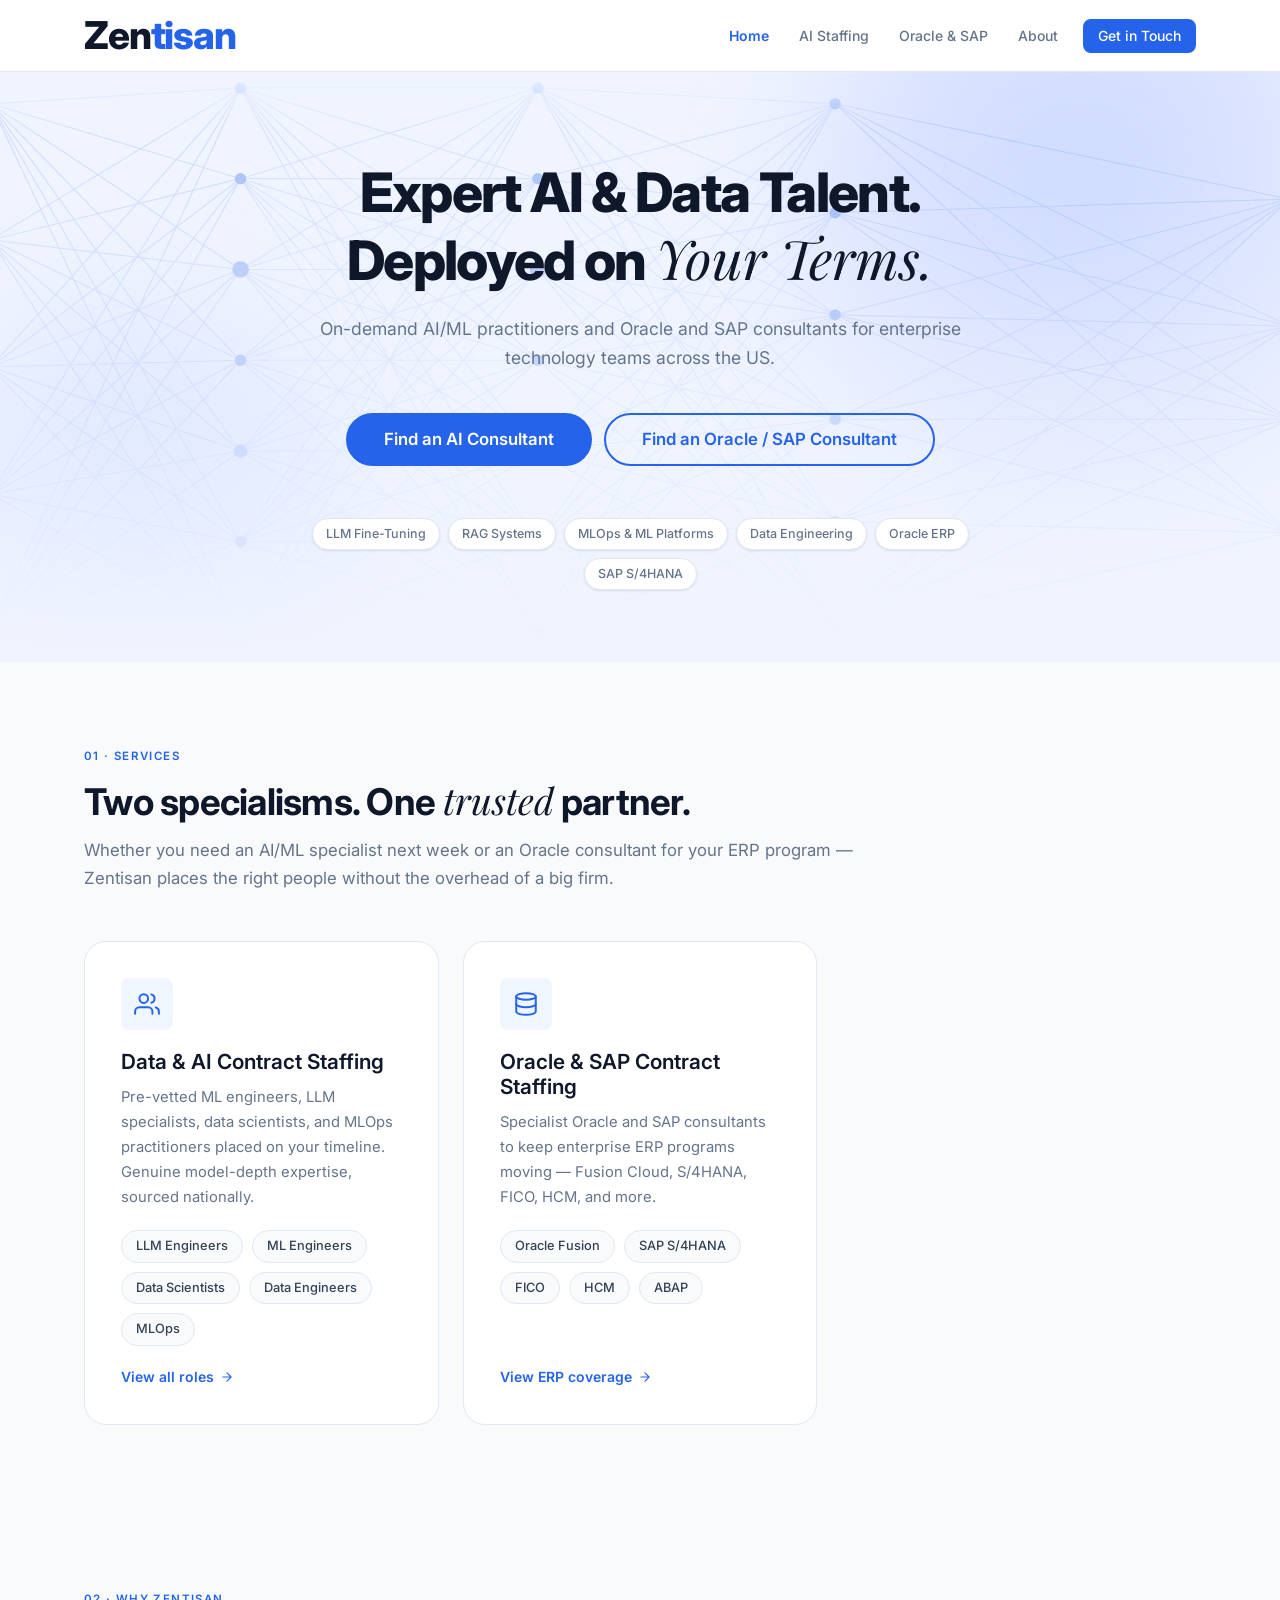
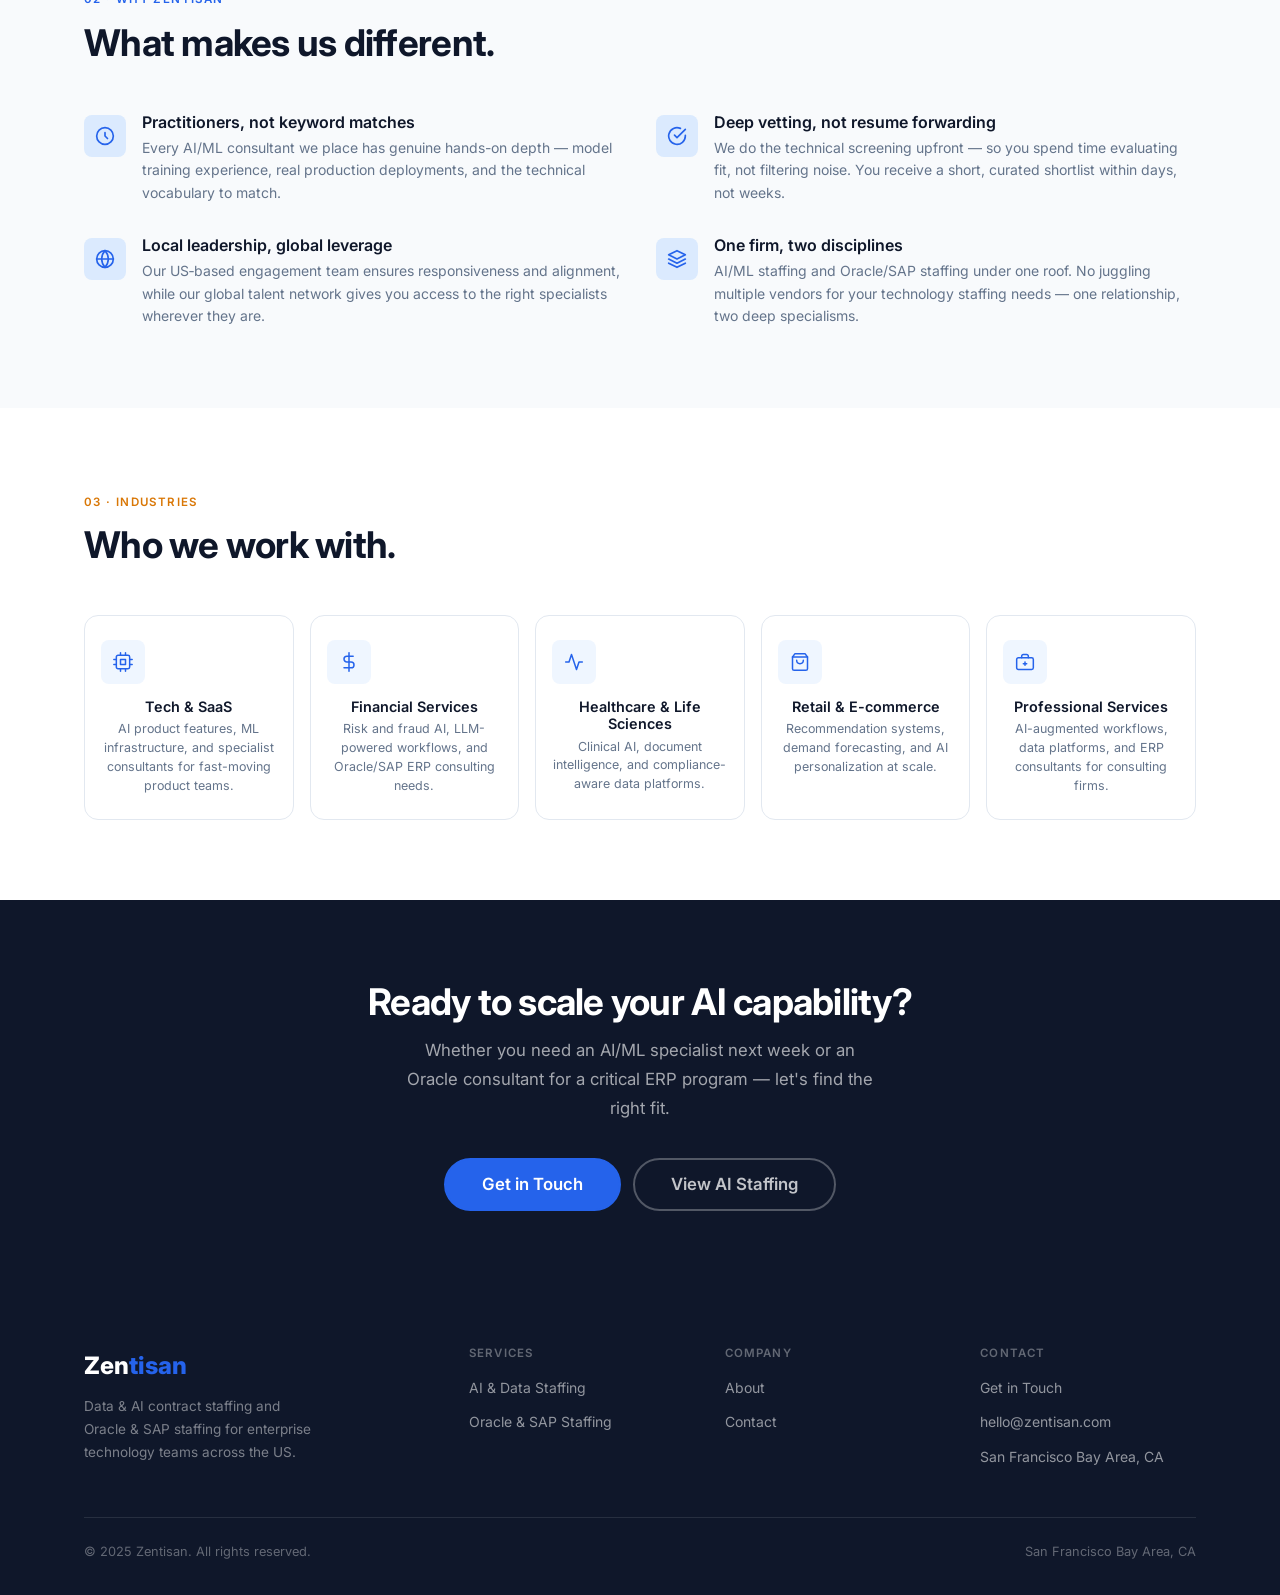
==== commit 2879593f: "@ Rebrand to Zentisan, remove AI delivery service, enrich AI staffing - Rename company from Zentalix" ====
--- a/index.html
+++ b/index.html
@@ -3,8 +3,8 @@
 <head>
   <meta charset="UTF-8" />
   <meta name="viewport" content="width=device-width, initial-scale=1.0" />
-  <title>Zentalix — Deep AI Expertise. On Demand.</title>
-  <meta name="description" content="Contract AI/ML specialists and outcome-based AI project delivery for Bay Area technology teams. Oracle and SAP contract staffing for enterprise programs." />
+  <title>Zentisan — AI & Data Staffing. On Demand.</title>
+  <meta name="description" content="On-demand AI/ML practitioners and Oracle and SAP consultants for enterprise technology teams across the US. Specialist staffing, placed fast." />
   <link rel="preconnect" href="https://fonts.googleapis.com" />
   <link rel="preconnect" href="https://fonts.gstatic.com" crossorigin />
   <link href="https://fonts.googleapis.com/css2?family=Inter:wght@400;500;600;700;800&family=Playfair+Display:ital@1&display=swap" rel="stylesheet" />
@@ -15,11 +15,10 @@
 <!-- ===== NAVIGATION ===== -->
 <header class="nav-header">
   <nav class="nav container">
-    <a href="index.html" class="nav-logo">Zen<span>talix</span></a>
+    <a href="index.html" class="nav-logo">Zen<span>tisan</span></a>
     <ul class="nav-links">
       <li><a href="index.html" class="active">Home</a></li>
       <li><a href="ai-staffing.html">AI Staffing</a></li>
-      <li><a href="ai-delivery.html">AI Projects</a></li>
       <li><a href="erp-staffing.html">Oracle &amp; SAP</a></li>
       <li><a href="about.html">About</a></li>
       <li><a href="contact.html" class="btn btn-primary btn-sm">Get in Touch</a></li>
@@ -34,7 +33,6 @@
 <nav class="mobile-nav" aria-label="Mobile navigation">
   <a href="index.html">Home</a>
   <a href="ai-staffing.html">AI Staffing</a>
-  <a href="ai-delivery.html">AI Projects</a>
   <a href="erp-staffing.html">Oracle &amp; SAP</a>
   <a href="about.html">About</a>
   <a href="contact.html" class="btn btn-primary">Get in Touch</a>
@@ -134,11 +132,10 @@
   </div>
 
   <div class="hero-inner container">
-    <h1>Deep AI Expertise.<br>Deployed on <span class="serif">Your Terms.</span></h1>
-    <p class="hero-sub" style="max-width:720px;">On-demand AI/ML practitioners, outcome-based project delivery, and Oracle and SAP consultants for enterprise technology teams across the US.</p>
+    <h1>Expert AI & Data Talent.<br>Deployed on <span class="serif">Your Terms.</span></h1>
+    <p class="hero-sub" style="max-width:720px;">On-demand AI/ML practitioners and Oracle and SAP consultants for enterprise technology teams across the US.</p>
     <div class="hero-ctas">
       <a href="ai-staffing.html" class="btn btn-primary btn-lg">Find an AI Consultant</a>
-      <a href="ai-delivery.html" class="btn btn-outline btn-lg">Deliver an AI Project</a>
       <a href="erp-staffing.html" class="btn btn-outline btn-lg">Find an Oracle / SAP Consultant</a>
     </div>
     <div class="hero-tags">
@@ -158,8 +155,8 @@
   <div class="container">
     <div class="section-header">
       <span class="section-label">01 · Services</span>
-      <h2>Two ways to engage. One <span class="serif">trusted</span> partner.</h2>
-      <p>Whether you need a specialist consultant next week or a fully delivered AI system by Q3, Zentalix bridges both — without the overhead of a big firm.</p>
+      <h2>Two specialisms. One <span class="serif">trusted</span> partner.</h2>
+      <p>Whether you need an AI/ML specialist next week or an Oracle consultant for your ERP program — Zentisan places the right people without the overhead of a big firm.</p>
     </div>
 
     <div class="cards-3">
@@ -186,29 +183,6 @@
         </a>
       </div>
 
-      <!-- Card 2 -->
-      <div class="service-card">
-        <div class="card-icon">
-          <svg width="26" height="26" viewBox="0 0 24 24" fill="none" stroke="currentColor" stroke-width="1.8" stroke-linecap="round" stroke-linejoin="round">
-            <rect x="2" y="2" width="8" height="8" rx="1"/><rect x="14" y="2" width="8" height="8" rx="1"/>
-            <rect x="2" y="14" width="8" height="8" rx="1"/>
-            <path d="M14 17h4m0 0h2m-2 0v-2m0 2v2"/>
-          </svg>
-        </div>
-        <h3>AI &amp; Data Project Delivery</h3>
-        <p>End-to-end delivery of sophisticated AI/ML projects — model fine-tuning, RAG pipelines, ML platforms, and production AI systems. Defined scope. Defined outcomes.</p>
-        <div class="role-tags">
-          <span class="role-tag">LLM Fine-Tuning</span>
-          <span class="role-tag">RAG Systems</span>
-          <span class="role-tag">ML Platforms</span>
-          <span class="role-tag">Agentic AI</span>
-        </div>
-        <a href="ai-delivery.html" class="card-link">
-          See project types
-          <svg width="14" height="14" viewBox="0 0 24 24" fill="none" stroke="currentColor" stroke-width="2" stroke-linecap="round" stroke-linejoin="round"><path d="M5 12h14M12 5l7 7-7 7"/></svg>
-        </a>
-      </div>
-
       <!-- Card 3 -->
       <div class="service-card">
         <div class="card-icon">
@@ -236,60 +210,11 @@
 </section>
 
 
-<!-- ===== 02 · AI PROJECT DEPTH ===== -->
-<section class="section">
-  <div class="container">
-    <div class="split split-wide">
-      <div>
-        <span class="section-label section-label-amber">02 · AI Project Delivery</span>
-        <h2>Project delivery that goes <span class="serif">deeper</span> than most.</h2>
-        <p class="mt-12">Many firms claim AI expertise. Few have engineers who have actually trained models at scale, built RAG pipelines in production, and shipped agentic systems to real users.</p>
-        <p class="mt-12">Zentalix has built an AI engineering delivery capability with proven experience across LLM fine-tuning, ML platform builds, and production AI systems — combining US-based engagement leadership with deep offshore execution.</p>
-        <ul class="check-list mt-24">
-          <li>Full fine-tuning, LoRA, QLoRA, and PEFT approaches</li>
-          <li>RAG architectures with evaluation frameworks and guardrails</li>
-          <li>Agentic AI — multi-agent orchestration and tool-use pipelines</li>
-          <li>ML platform engineering — feature stores, registries, CI/CD for ML</li>
-          <li>Fixed-scope SOWs — you know what you're getting before work begins</li>
-        </ul>
-        <a href="ai-delivery.html" class="btn btn-primary mt-32">Explore project types</a>
-      </div>
-      <div class="feature-grid">
-        <div class="feature-card">
-          <h4>LLM Fine-Tuning</h4>
-          <p>Domain adaptation using LoRA, QLoRA, PEFT, and full fine-tuning. Evaluation-driven iteration.</p>
-        </div>
-        <div class="feature-card">
-          <h4>RAG Systems</h4>
-          <p>End-to-end retrieval pipelines with chunking strategy, re-ranking, eval frameworks, and guardrails.</p>
-        </div>
-        <div class="feature-card">
-          <h4>Agentic AI</h4>
-          <p>Multi-agent systems, tool use, planning pipelines, and memory management at production scale.</p>
-        </div>
-        <div class="feature-card">
-          <h4>AI Product Engineering</h4>
-          <p>Serving infrastructure, latency optimization, A/B testing, and model monitoring in production.</p>
-        </div>
-        <div class="feature-card">
-          <h4>ML Platform Builds</h4>
-          <p>Feature stores, training pipelines, experiment tracking, model registries, and MLOps tooling.</p>
-        </div>
-        <div class="feature-card">
-          <h4>Document Intelligence</h4>
-          <p>Structured extraction, classification, and summarization from unstructured documents at scale.</p>
-        </div>
-      </div>
-    </div>
-  </div>
-</section>
-
-
-<!-- ===== 03 · WHY ZENTECHSERVICES ===== -->
+<!-- ===== 02 · WHY ZENTISAN ===== -->
 <section class="section section-alt">
   <div class="container">
     <div class="section-header">
-      <span class="section-label">03 · Why Zentalix</span>
+      <span class="section-label">02 · Why Zentisan</span>
       <h2>What makes us different.</h2>
     </div>
     <div class="diff-grid">
@@ -307,12 +232,12 @@
       <div class="diff-item">
         <div class="diff-icon">
           <svg width="20" height="20" viewBox="0 0 24 24" fill="none" stroke="currentColor" stroke-width="2" stroke-linecap="round" stroke-linejoin="round">
-            <path d="M12 2L2 7l10 5 10-5-10-5z"/><path d="M2 17l10 5 10-5"/><path d="M2 12l10 5 10-5"/>
+            <path d="M22 11.08V12a10 10 0 1 1-5.93-9.14"/><polyline points="22 4 12 14.01 9 11.01"/>
           </svg>
         </div>
         <div>
-          <h4>Build or augment — your call</h4>
-          <p>Need expert hands on your team? Done. Need an end‑to‑end RAG solution delivered? Done. Stop juggling vendors. Get one partner that can staff your AI needs and ship your AI products.</p>
+          <h4>Deep vetting, not resume forwarding</h4>
+          <p>We do the technical screening upfront — so you spend time evaluating fit, not filtering noise. You receive a short, curated shortlist within days, not weeks.</p>
         </div>
       </div>
       <div class="diff-item">
@@ -323,18 +248,18 @@
         </div>
         <div>
           <h4>Local leadership, global leverage</h4>
-          <p>Our US‑based engagement team ensures clarity and alignment, while our offshore engineering hub delivers high‑efficiency AI solutions without enterprise‑level costs.</p>
+          <p>Our US‑based engagement team ensures responsiveness and alignment, while our global talent network gives you access to the right specialists wherever they are.</p>
         </div>
       </div>
       <div class="diff-item">
         <div class="diff-icon">
           <svg width="20" height="20" viewBox="0 0 24 24" fill="none" stroke="currentColor" stroke-width="2" stroke-linecap="round" stroke-linejoin="round">
-            <path d="M22 11.08V12a10 10 0 1 1-5.93-9.14"/><polyline points="22 4 12 14.01 9 11.01"/>
+            <path d="M12 2L2 7l10 5 10-5-10-5z"/><path d="M2 17l10 5 10-5"/><path d="M2 12l10 5 10-5"/>
           </svg>
         </div>
         <div>
-          <h4>Outcome-based project delivery</h4>
-          <p>AI projects are scoped as fixed deliverables — not open-ended retainers. You know exactly what you're getting and what it costs before work begins.</p>
+          <h4>One firm, two disciplines</h4>
+          <p>AI/ML staffing and Oracle/SAP staffing under one roof. No juggling multiple vendors for your technology staffing needs — one relationship, two deep specialisms.</p>
         </div>
       </div>
     </div>
@@ -346,7 +271,7 @@
 <section class="section">
   <div class="container">
     <div class="section-header">
-      <span class="section-label section-label-amber">04 · Industries</span>
+      <span class="section-label section-label-amber">03 · Industries</span>
       <h2>Who we work with.</h2>
     </div>
     <div class="industry-grid">
@@ -394,10 +319,10 @@
 <section class="cta-band">
   <div class="container">
     <h2>Ready to scale your AI capability?</h2>
-    <p>Whether you need a consultant next week or a delivered AI system by Q3, let's find the right path forward.</p>
+    <p>Whether you need an AI/ML specialist next week or an Oracle consultant for a critical ERP program — let's find the right fit.</p>
     <div class="cta-btns">
       <a href="contact.html" class="btn btn-primary btn-lg">Get in Touch</a>
-      <a href="ai-delivery.html" class="btn btn-white-outline btn-lg">View AI Services</a>
+      <a href="ai-staffing.html" class="btn btn-white-outline btn-lg">View AI Staffing</a>
     </div>
   </div>
 </section>
@@ -408,14 +333,13 @@
   <div class="container">
     <div class="footer-grid">
       <div class="footer-brand">
-        <span class="logo">Zen<span>talix</span></span>
-        <p>Data &amp; AI contract staffing and project delivery for technology teams across the US. Oracle and SAP staffing for enterprise programs.</p>
+        <span class="logo">Zen<span>tisan</span></span>
+        <p>Data &amp; AI contract staffing and Oracle &amp; SAP staffing for enterprise technology teams across the US.</p>
       </div>
       <div class="footer-col">
         <h5>Services</h5>
         <ul>
           <li><a href="ai-staffing.html">AI &amp; Data Staffing</a></li>
-          <li><a href="ai-delivery.html">AI Project Delivery</a></li>
           <li><a href="erp-staffing.html">Oracle &amp; SAP Staffing</a></li>
         </ul>
       </div>
@@ -430,13 +354,13 @@
         <h5>Contact</h5>
         <ul>
           <li><a href="contact.html">Get in Touch</a></li>
-          <li><a href="mailto:hello@zentalix.com">hello@zentalix.com</a></li>
+          <li><a href="mailto:hello@zentisan.com">hello@zentisan.com</a></li>
           <li><a href="#">San Francisco Bay Area, CA</a></li>
         </ul>
       </div>
     </div>
     <div class="footer-bottom">
-      <span>© 2025 Zentalix. All rights reserved.</span>
+      <span>© 2025 Zentisan. All rights reserved.</span>
       <span>San Francisco Bay Area, CA</span>
     </div>
   </div>
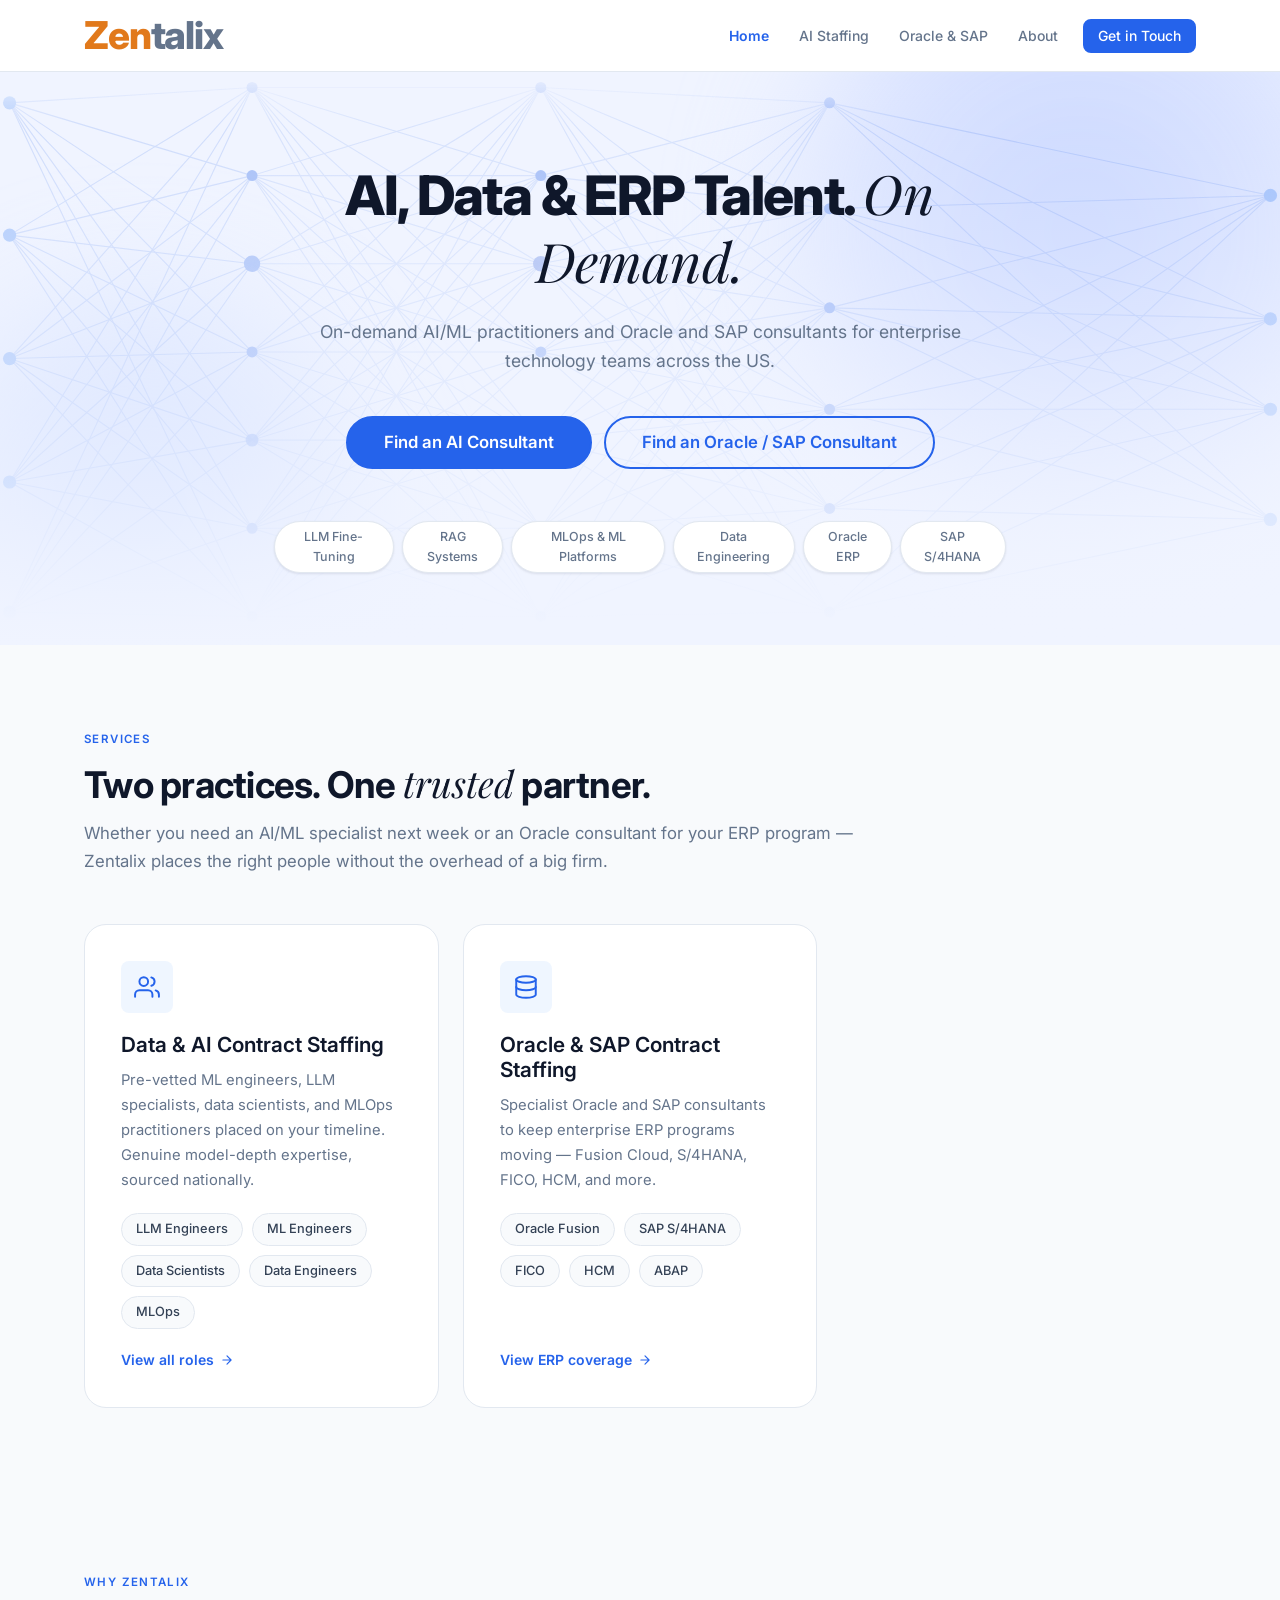
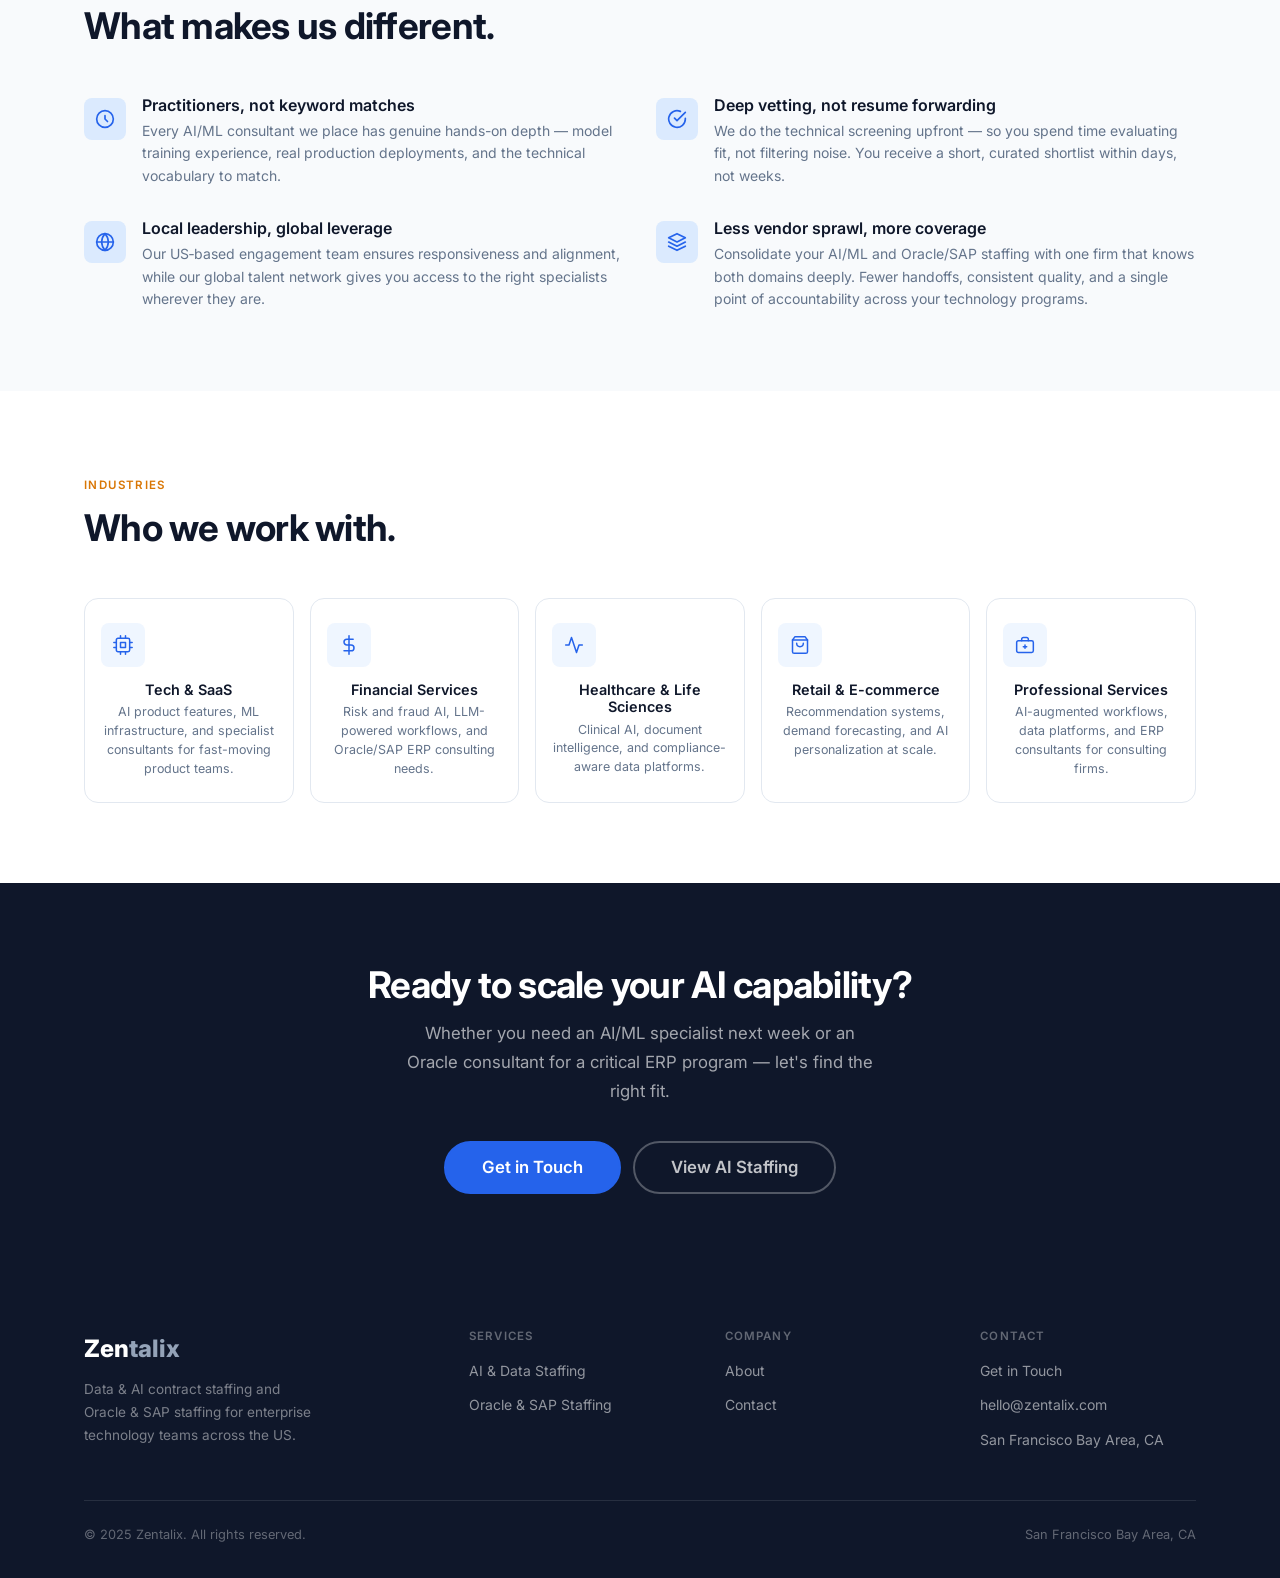
==== commit 58d81714: "Rebrand Zentisan→Zentalix, logo colors, H1 rewrite, remove section numbers - Revert company name bac" ====
--- a/index.html
+++ b/index.html
@@ -3,7 +3,7 @@
 <head>
   <meta charset="UTF-8" />
   <meta name="viewport" content="width=device-width, initial-scale=1.0" />
-  <title>Zentisan — AI & Data Staffing. On Demand.</title>
+  <title>Zentalix — AI & Data Staffing. On Demand.</title>
   <meta name="description" content="On-demand AI/ML practitioners and Oracle and SAP consultants for enterprise technology teams across the US. Specialist staffing, placed fast." />
   <link rel="preconnect" href="https://fonts.googleapis.com" />
   <link rel="preconnect" href="https://fonts.gstatic.com" crossorigin />
@@ -15,7 +15,7 @@
 <!-- ===== NAVIGATION ===== -->
 <header class="nav-header">
   <nav class="nav container">
-    <a href="index.html" class="nav-logo">Zen<span>tisan</span></a>
+    <a href="index.html" class="nav-logo">Zen<span>talix</span></a>
     <ul class="nav-links">
       <li><a href="index.html" class="active">Home</a></li>
       <li><a href="ai-staffing.html">AI Staffing</a></li>
@@ -132,7 +132,7 @@
   </div>
 
   <div class="hero-inner container">
-    <h1>Expert AI & Data Talent.<br>Deployed on <span class="serif">Your Terms.</span></h1>
+    <h1>AI, Data &amp; ERP Talent. <span class="serif">On Demand.</span></h1>
     <p class="hero-sub" style="max-width:720px;">On-demand AI/ML practitioners and Oracle and SAP consultants for enterprise technology teams across the US.</p>
     <div class="hero-ctas">
       <a href="ai-staffing.html" class="btn btn-primary btn-lg">Find an AI Consultant</a>
@@ -150,13 +150,13 @@
 </section>
 
 
-<!-- ===== 01 · SERVICES ===== -->
+<!-- ===== SERVICES ===== -->
 <section class="section section-alt">
   <div class="container">
     <div class="section-header">
-      <span class="section-label">01 · Services</span>
-      <h2>Two specialisms. One <span class="serif">trusted</span> partner.</h2>
-      <p>Whether you need an AI/ML specialist next week or an Oracle consultant for your ERP program — Zentisan places the right people without the overhead of a big firm.</p>
+      <span class="section-label">Services</span>
+      <h2>Two practices. One <span class="serif">trusted</span> partner.</h2>
+      <p>Whether you need an AI/ML specialist next week or an Oracle consultant for your ERP program — Zentalix places the right people without the overhead of a big firm.</p>
     </div>
 
     <div class="cards-3">
@@ -210,11 +210,11 @@
 </section>
 
 
-<!-- ===== 02 · WHY ZENTISAN ===== -->
+<!-- ===== WHY ZENTISAN ===== -->
 <section class="section section-alt">
   <div class="container">
     <div class="section-header">
-      <span class="section-label">02 · Why Zentisan</span>
+      <span class="section-label">Why Zentalix</span>
       <h2>What makes us different.</h2>
     </div>
     <div class="diff-grid">
@@ -258,8 +258,8 @@
           </svg>
         </div>
         <div>
-          <h4>One firm, two disciplines</h4>
-          <p>AI/ML staffing and Oracle/SAP staffing under one roof. No juggling multiple vendors for your technology staffing needs — one relationship, two deep specialisms.</p>
+          <h4>Less vendor sprawl, more coverage</h4>
+          <p>Consolidate your AI/ML and Oracle/SAP staffing with one firm that knows both domains deeply. Fewer handoffs, consistent quality, and a single point of accountability across your technology programs.</p>
         </div>
       </div>
     </div>
@@ -271,7 +271,7 @@
 <section class="section">
   <div class="container">
     <div class="section-header">
-      <span class="section-label section-label-amber">03 · Industries</span>
+      <span class="section-label section-label-amber">Industries</span>
       <h2>Who we work with.</h2>
     </div>
     <div class="industry-grid">
@@ -333,7 +333,7 @@
   <div class="container">
     <div class="footer-grid">
       <div class="footer-brand">
-        <span class="logo">Zen<span>tisan</span></span>
+        <span class="logo">Zen<span>talix</span></span>
         <p>Data &amp; AI contract staffing and Oracle &amp; SAP staffing for enterprise technology teams across the US.</p>
       </div>
       <div class="footer-col">
@@ -354,13 +354,13 @@
         <h5>Contact</h5>
         <ul>
           <li><a href="contact.html">Get in Touch</a></li>
-          <li><a href="mailto:hello@zentisan.com">hello@zentisan.com</a></li>
+          <li><a href="mailto:hello@zentalix.com">hello@zentalix.com</a></li>
           <li><a href="#">San Francisco Bay Area, CA</a></li>
         </ul>
       </div>
     </div>
     <div class="footer-bottom">
-      <span>© 2025 Zentisan. All rights reserved.</span>
+      <span>© 2025 Zentalix. All rights reserved.</span>
       <span>San Francisco Bay Area, CA</span>
     </div>
   </div>
--- a/css/styles.css
+++ b/css/styles.css
@@ -202,10 +202,10 @@
 .nav-logo {
   font-size: 2.4rem;
   font-weight: 800;
-  color: var(--c-ink);
+  color: #e1791b;
   letter-spacing: -0.03em;
 }
-.nav-logo span { color: var(--c-accent); }
+.nav-logo span { color: #64748b; }
 .nav-links {
   display: flex;
   align-items: center;
@@ -365,7 +365,7 @@
   display: flex;
   align-items: center;
   justify-content: center;
-  flex-wrap: wrap;
+  flex-wrap: nowrap;
   gap: 8px;
 }
 .hero-tags span {
@@ -814,7 +814,7 @@
   margin-bottom: 10px;
   display: block;
 }
-.footer-brand .logo span { color: var(--c-accent); }
+.footer-brand .logo span { color: #94a3b8; }
 .footer-brand p {
   font-size: 0.85rem;
   color: rgba(255,255,255,0.45);
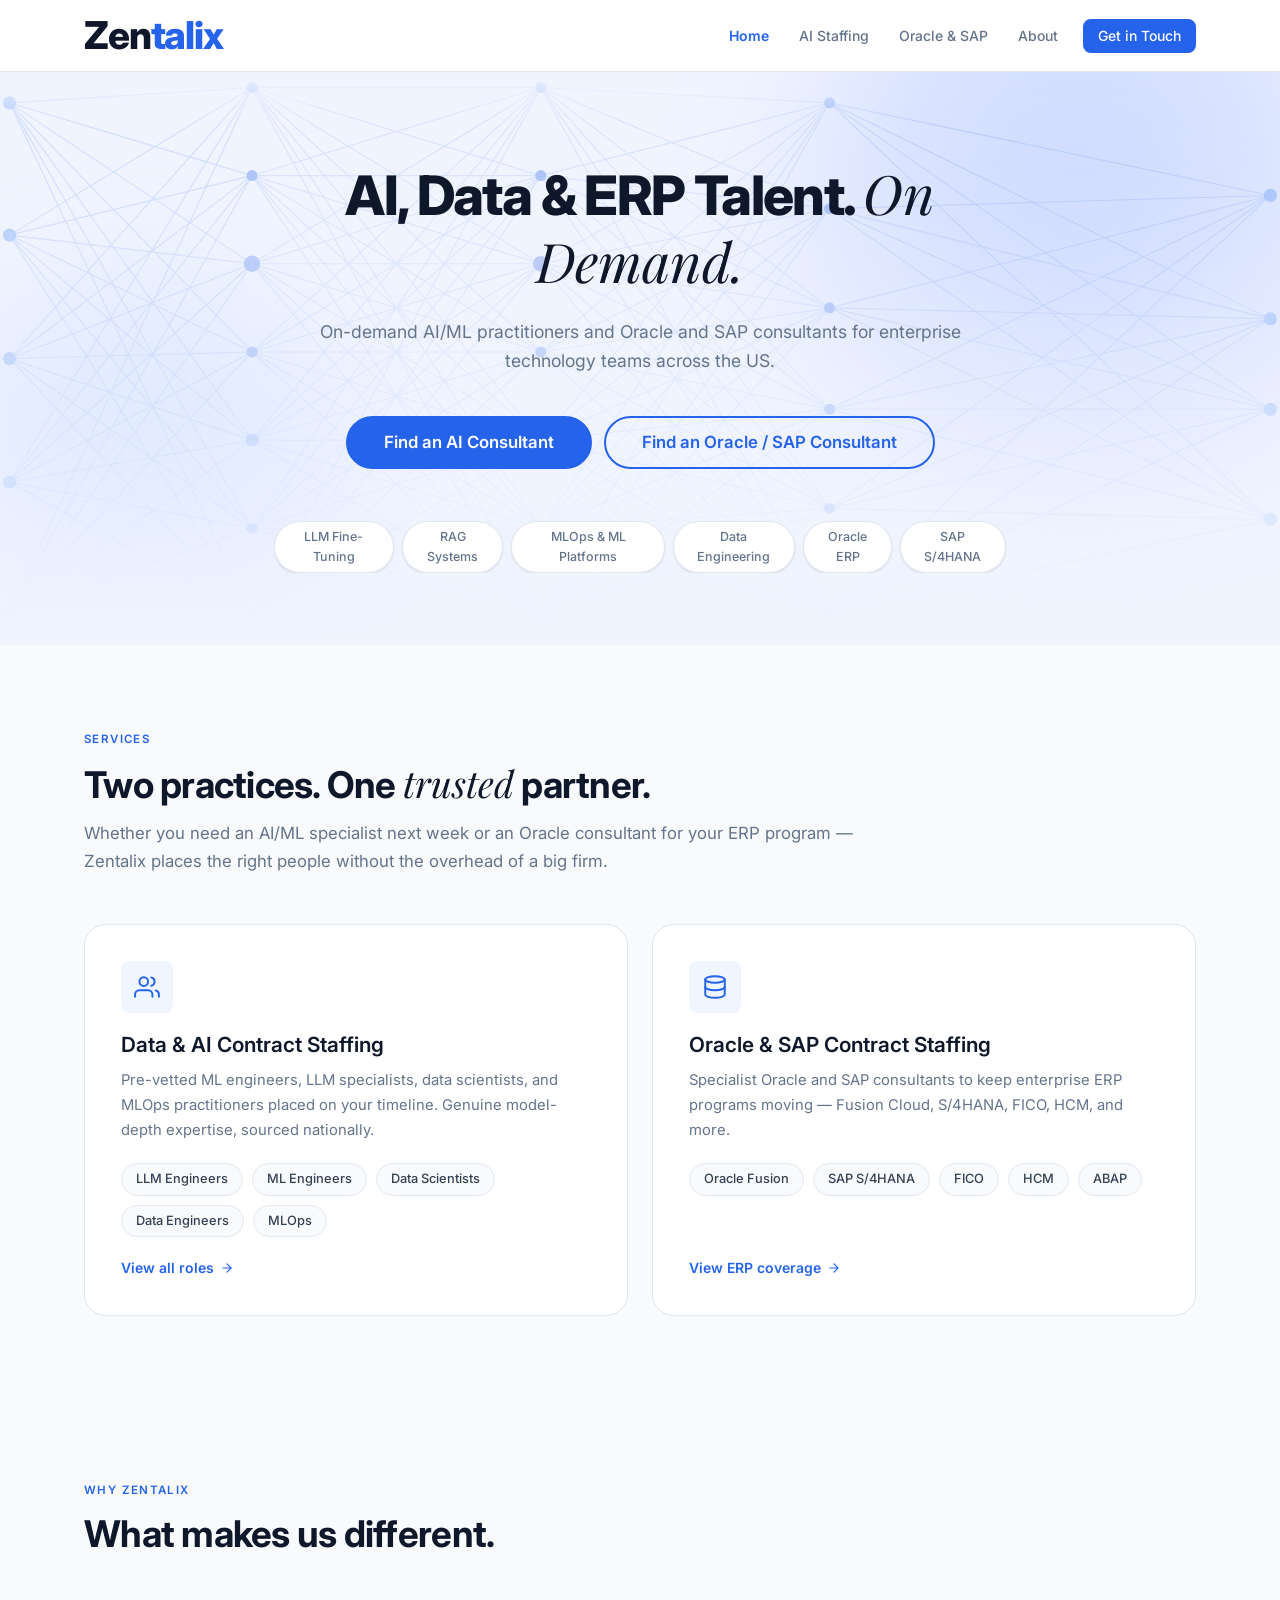
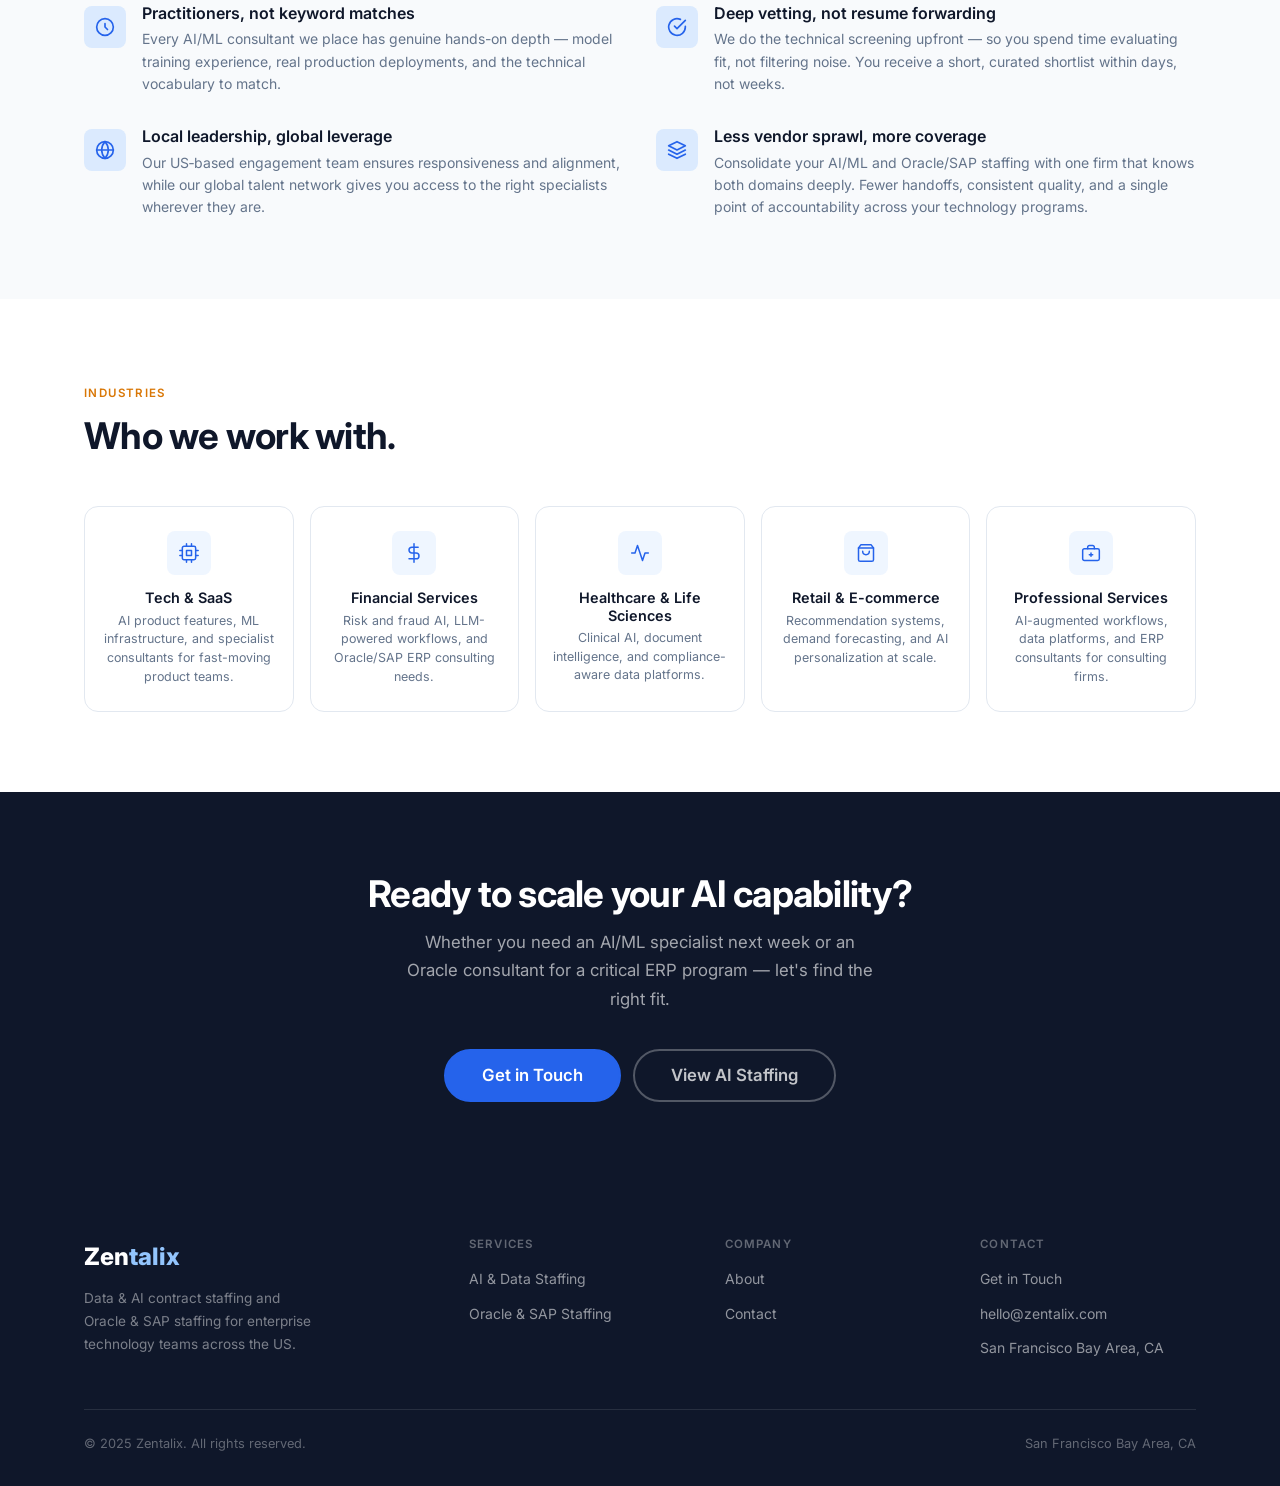
==== commit db07a1f8: "UI/UX consistency pass: logo colors, layout fixes, hover states Logo: revert nav logo to ink+accent-" ====
--- a/index.html
+++ b/index.html
@@ -159,7 +159,7 @@
       <p>Whether you need an AI/ML specialist next week or an Oracle consultant for your ERP program — Zentalix places the right people without the overhead of a big firm.</p>
     </div>
 
-    <div class="cards-3">
+    <div class="cards-2">
       <!-- Card 1 -->
       <div class="service-card">
         <div class="card-icon">
--- a/css/styles.css
+++ b/css/styles.css
@@ -202,10 +202,10 @@
 .nav-logo {
   font-size: 2.4rem;
   font-weight: 800;
-  color: #e1791b;
+  color: var(--c-ink);
   letter-spacing: -0.03em;
 }
-.nav-logo span { color: #64748b; }
+.nav-logo span { color: var(--c-accent); }
 .nav-links {
   display: flex;
   align-items: center;
@@ -367,6 +367,7 @@
   justify-content: center;
   flex-wrap: nowrap;
   gap: 8px;
+  overflow: hidden;
 }
 .hero-tags span {
   font-size: 0.78rem;
@@ -569,6 +570,7 @@
   margin-bottom: 14px;
   color: var(--c-accent);
 }
+.industry-card .industry-icon { margin-left: auto; margin-right: auto; }
 .industry-card h4 { font-size: 0.9rem; margin-bottom: 5px; }
 .industry-card p  { font-size: 0.78rem; color: var(--c-ink-3); line-height: 1.5; }
 
@@ -583,11 +585,13 @@
   border: 1px solid var(--c-border);
   border-radius: var(--r-md);
   padding: 28px;
-}
+  transition: box-shadow 0.2s, transform 0.2s;
+}
+.step:hover { box-shadow: var(--s-md); transform: translateY(-2px); }
 .step-num {
   font-size: 2.2rem;
   font-weight: 800;
-  color: var(--c-accent-light);
+  color: #bfdbfe;
   line-height: 1;
   margin-bottom: 14px;
 }
@@ -814,7 +818,7 @@
   margin-bottom: 10px;
   display: block;
 }
-.footer-brand .logo span { color: #94a3b8; }
+.footer-brand .logo span { color: #93c5fd; }
 .footer-brand p {
   font-size: 0.85rem;
   color: rgba(255,255,255,0.45);
@@ -860,11 +864,13 @@
   border: 1px solid var(--c-border);
   border-radius: var(--r-md);
   padding: 28px;
-}
+  transition: box-shadow 0.2s, transform 0.2s;
+}
+.value-card:hover { box-shadow: var(--s-md); transform: translateY(-2px); }
 .value-num {
   font-size: 1.8rem;
   font-weight: 800;
-  color: var(--c-accent-light);
+  color: #bfdbfe;
   line-height: 1;
   margin-bottom: 12px;
 }
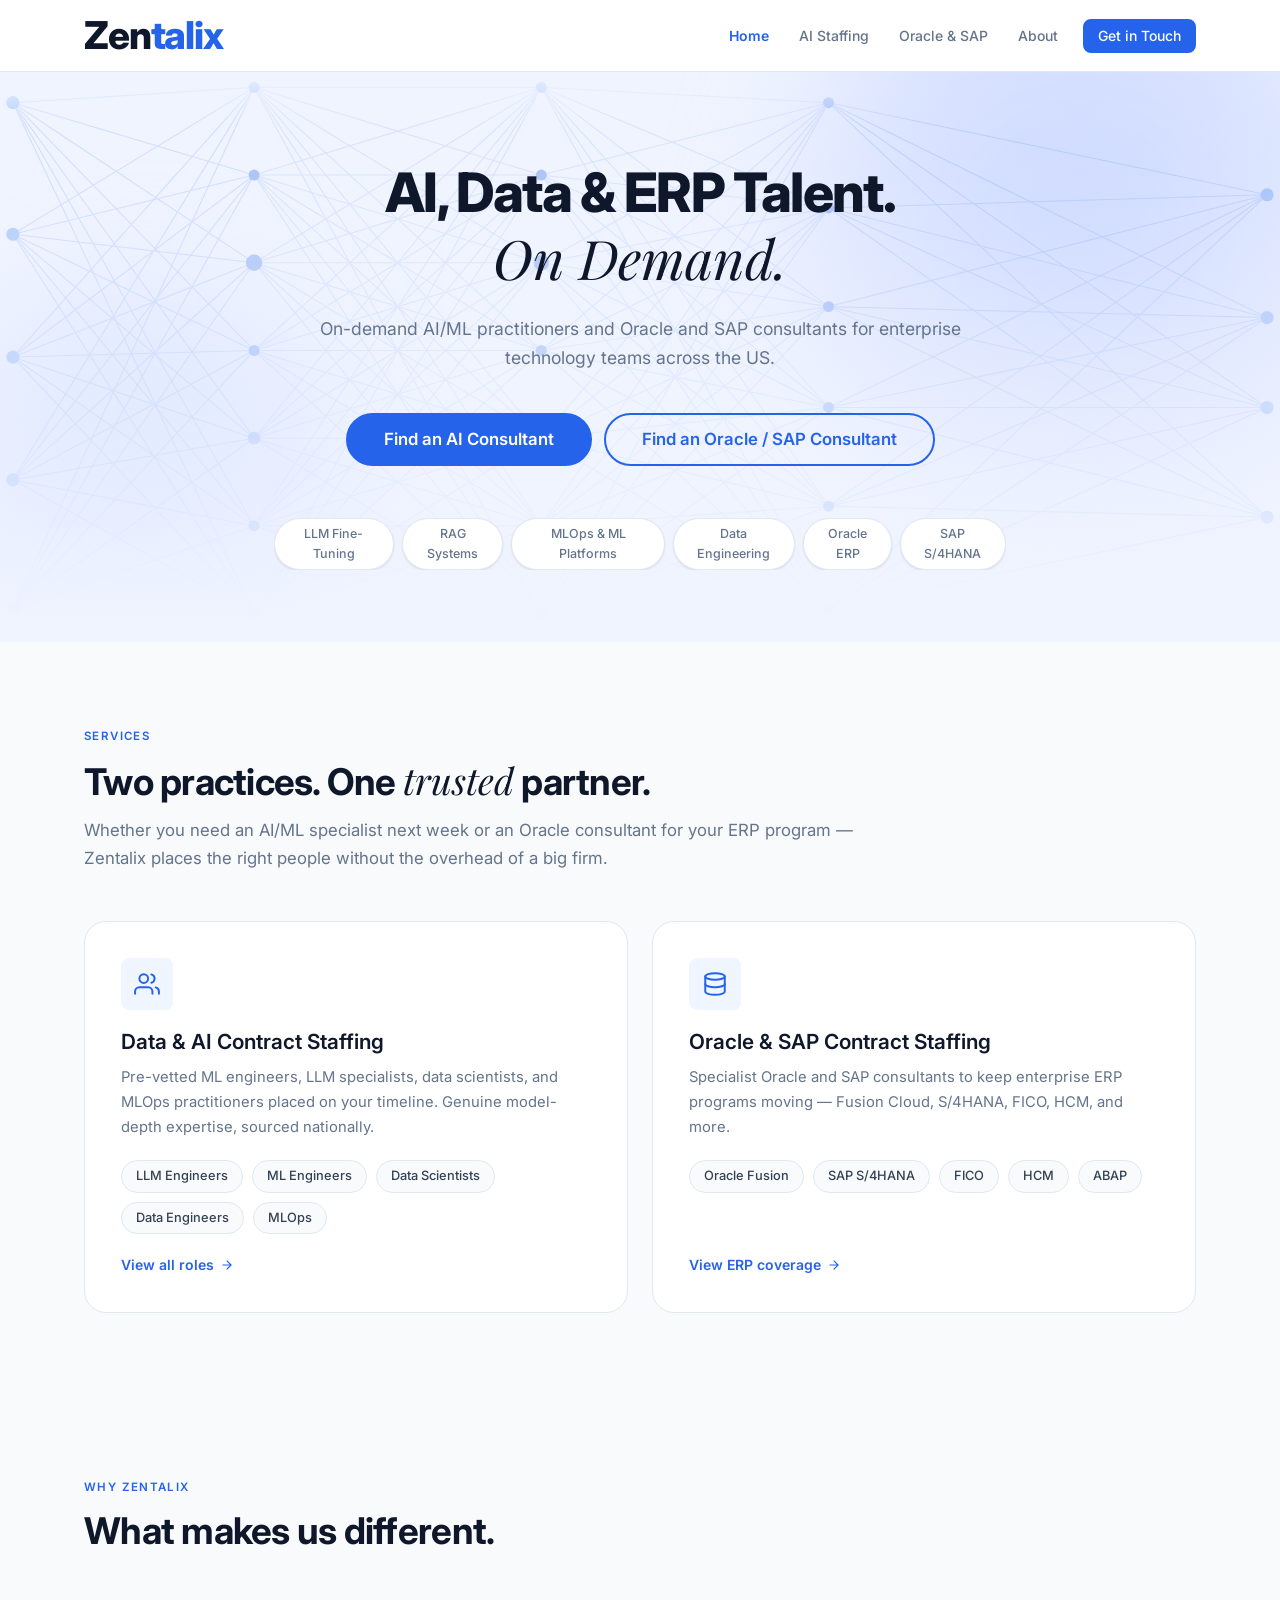
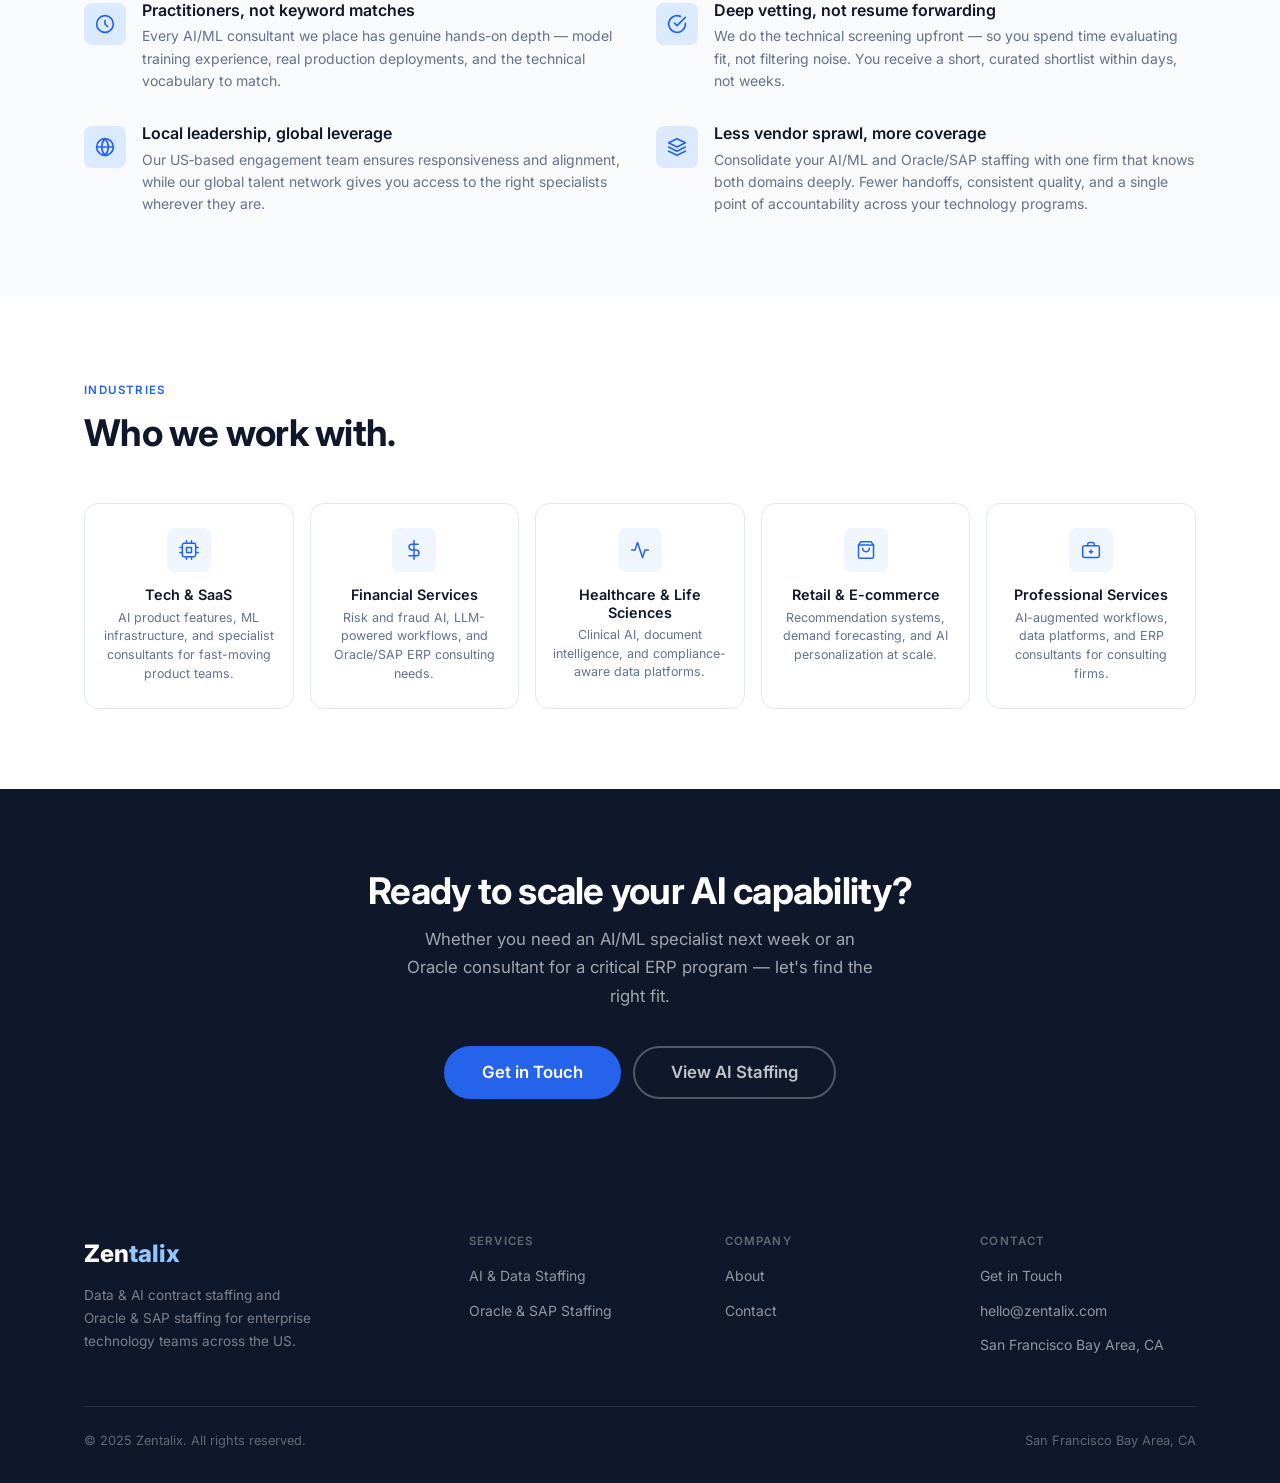
==== commit bbe09ce1: "Replace all orange/amber with blue; fix H1 line-break - section-label-amber: color changed from --c-" ====
--- a/index.html
+++ b/index.html
@@ -132,7 +132,7 @@
   </div>
 
   <div class="hero-inner container">
-    <h1>AI, Data &amp; ERP Talent. <span class="serif">On Demand.</span></h1>
+    <h1>AI, Data &amp; ERP Talent. <span class="serif" style="white-space:nowrap">On Demand.</span></h1>
     <p class="hero-sub" style="max-width:720px;">On-demand AI/ML practitioners and Oracle and SAP consultants for enterprise technology teams across the US.</p>
     <div class="hero-ctas">
       <a href="ai-staffing.html" class="btn btn-primary btn-lg">Find an AI Consultant</a>
--- a/css/styles.css
+++ b/css/styles.css
@@ -93,7 +93,7 @@
   color: var(--c-accent);
   margin-bottom: 12px;
 }
-.section-label-amber { color: var(--c-amber); }
+.section-label-amber { color: var(--c-accent); }
 
 /* === BADGE === */
 .badge {
@@ -115,10 +115,10 @@
   flex-shrink: 0;
 }
 .badge-amber {
-  color: var(--c-amber-dark);
-  background: var(--c-amber-bg);
-}
-.badge-amber .badge-dot { background: var(--c-amber); }
+  color: var(--c-accent);
+  background: var(--c-accent-light);
+}
+.badge-amber .badge-dot { background: var(--c-accent); }
 
 /* === BUTTONS === */
 .btn {
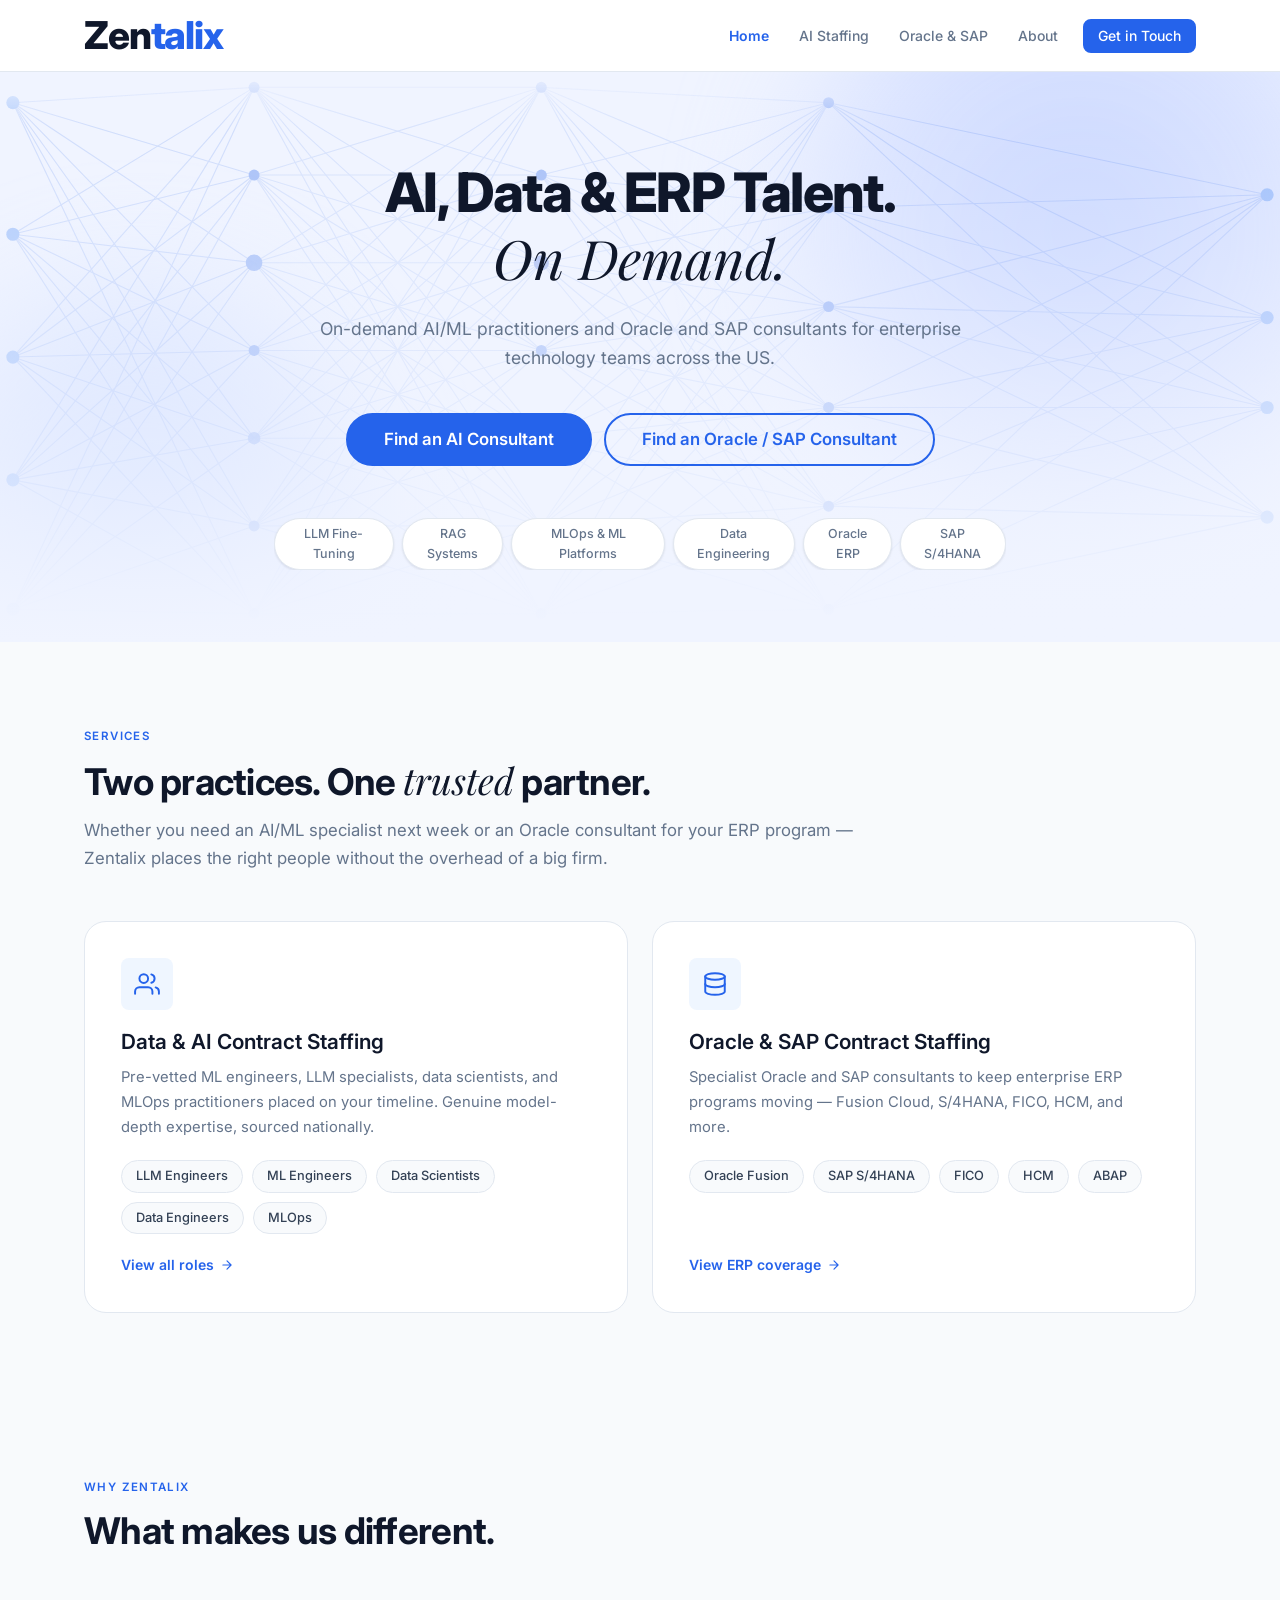
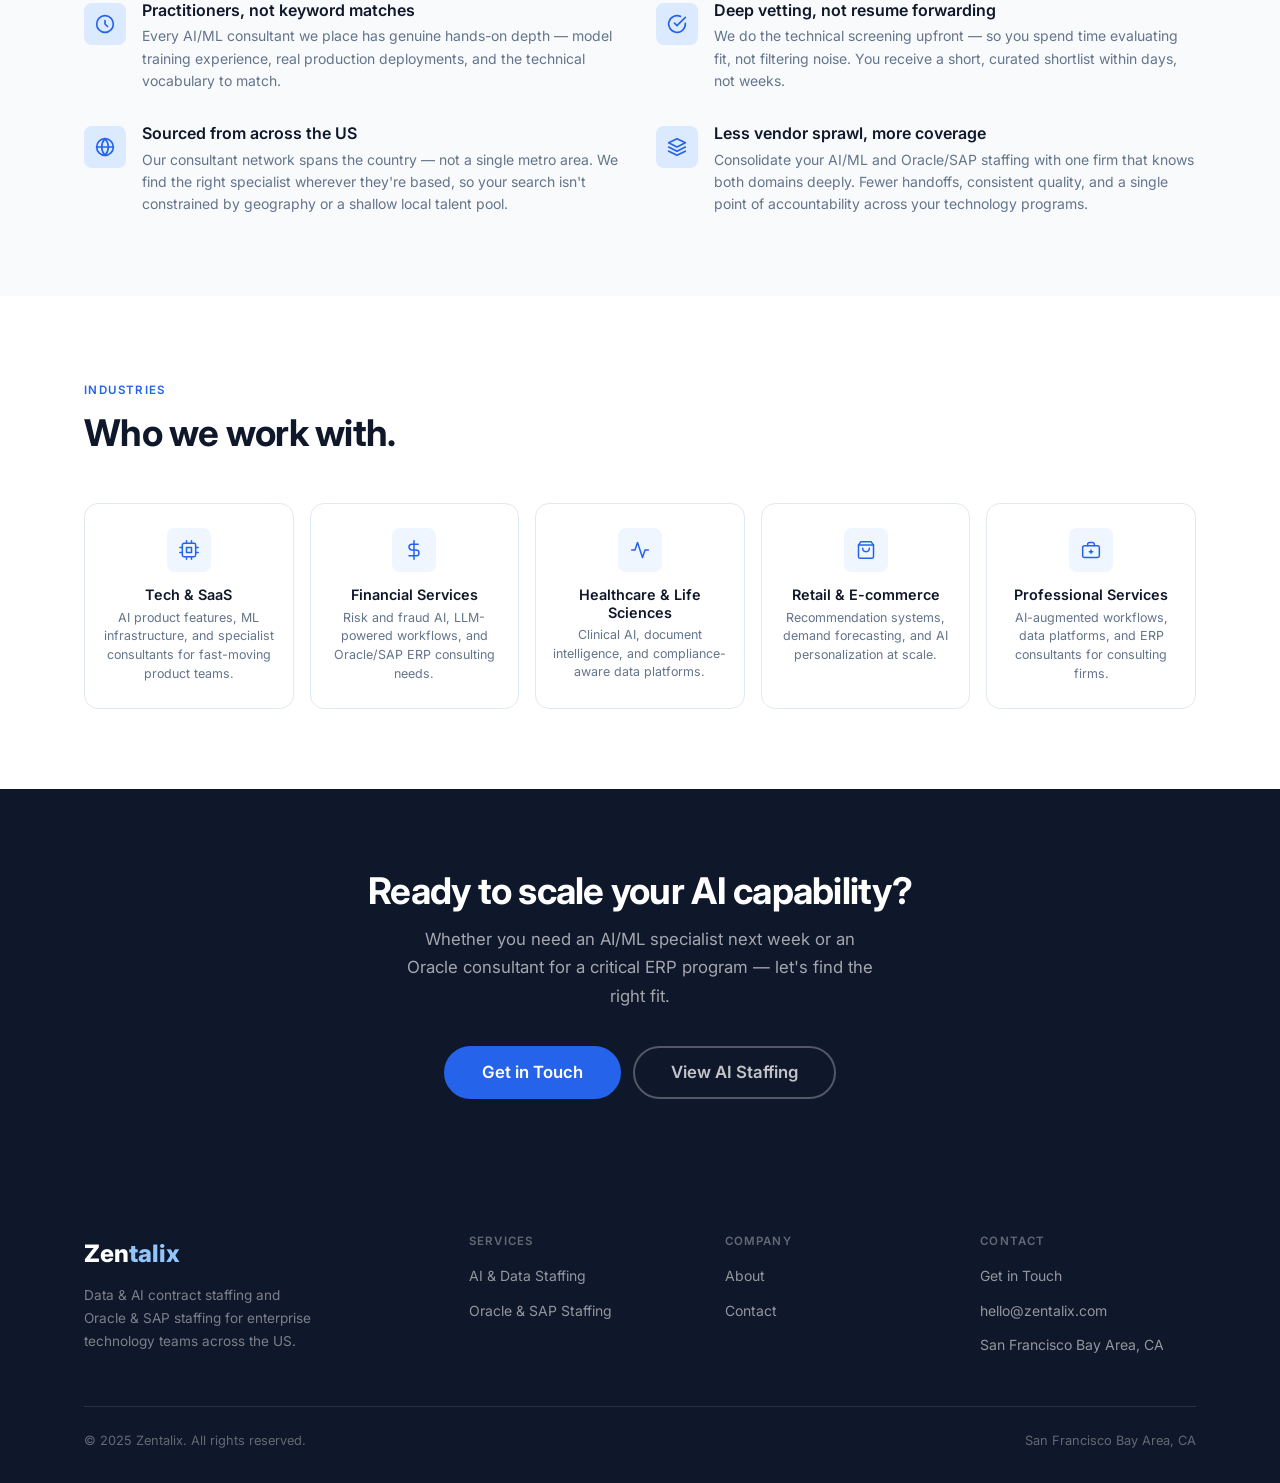
==== commit b78c1e76: "Update differentiator copy and rewrite About mission section index.html: replaced 'Local leadership," ====
--- a/index.html
+++ b/index.html
@@ -247,8 +247,8 @@
           </svg>
         </div>
         <div>
-          <h4>Local leadership, global leverage</h4>
-          <p>Our US‑based engagement team ensures responsiveness and alignment, while our global talent network gives you access to the right specialists wherever they are.</p>
+          <h4>Sourced from across the US</h4>
+          <p>Our consultant network spans the country — not a single metro area. We find the right specialist wherever they're based, so your search isn't constrained by geography or a shallow local talent pool.</p>
         </div>
       </div>
       <div class="diff-item">
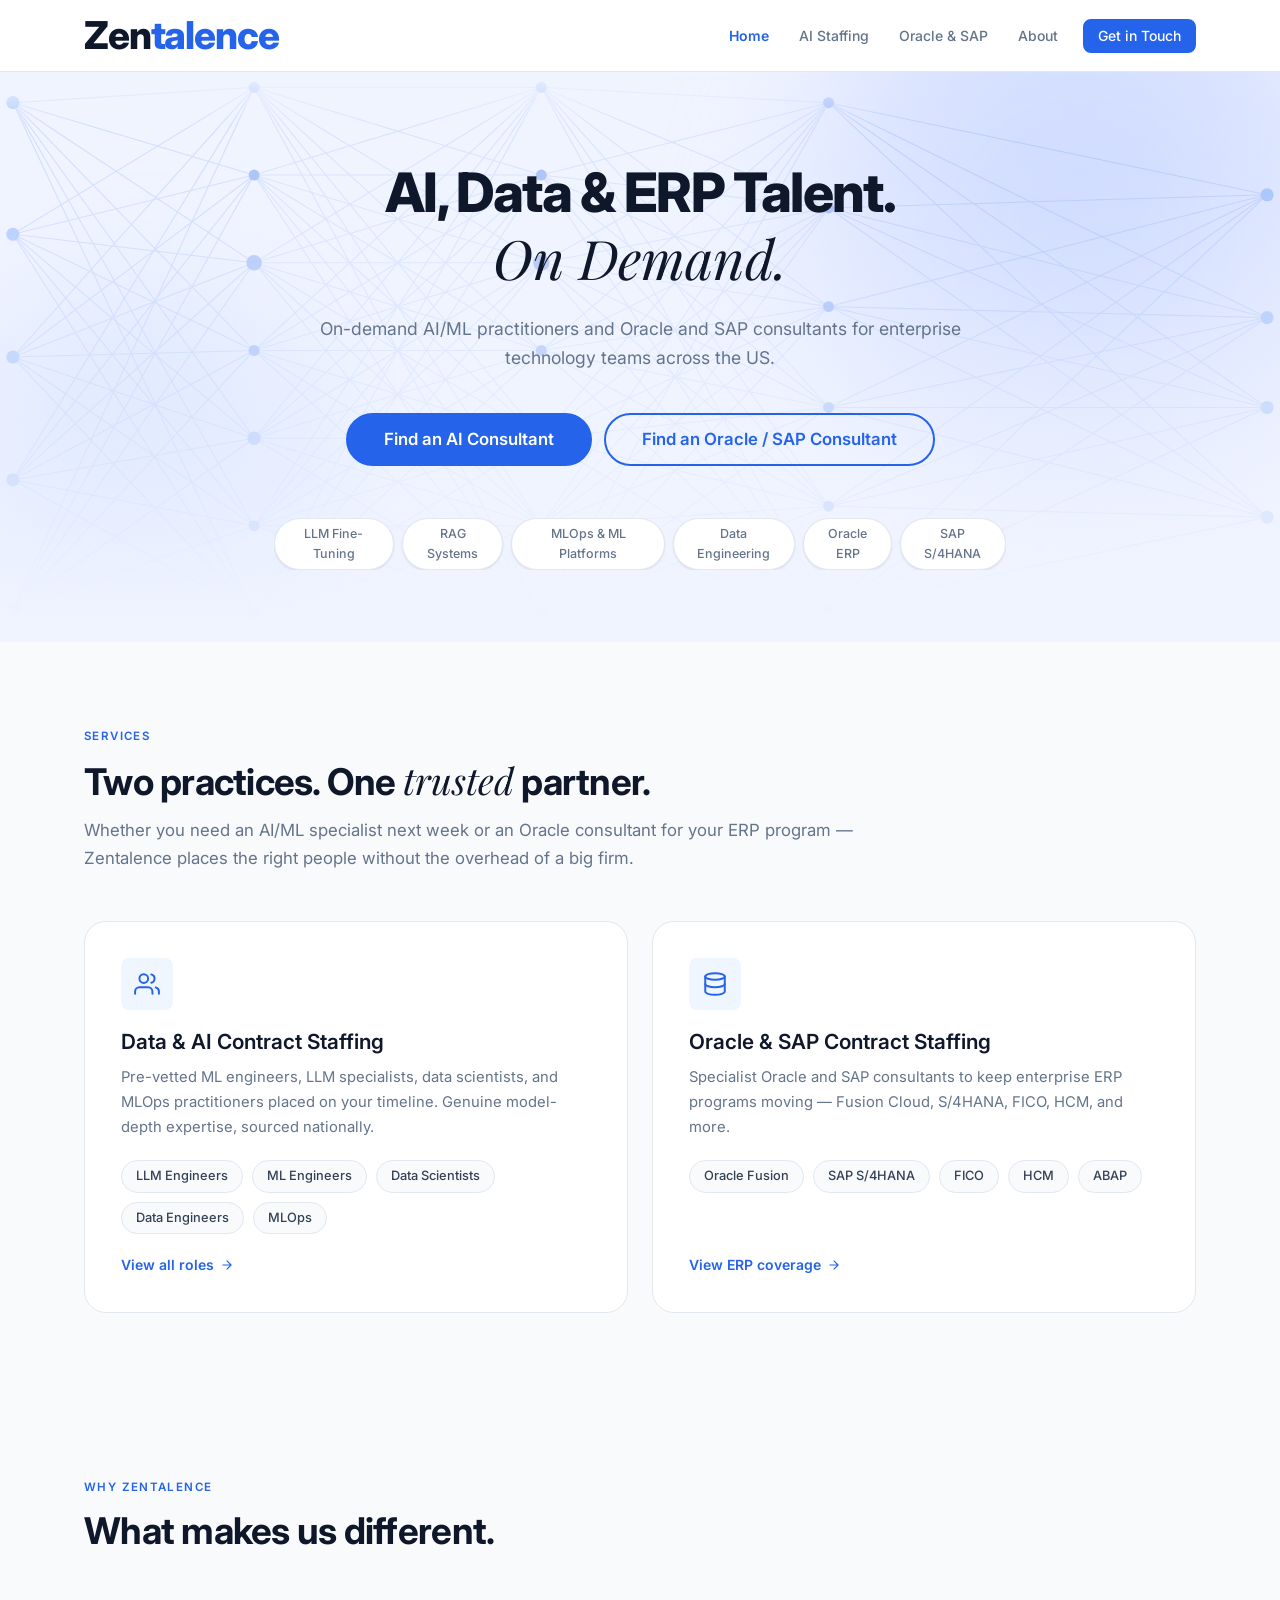
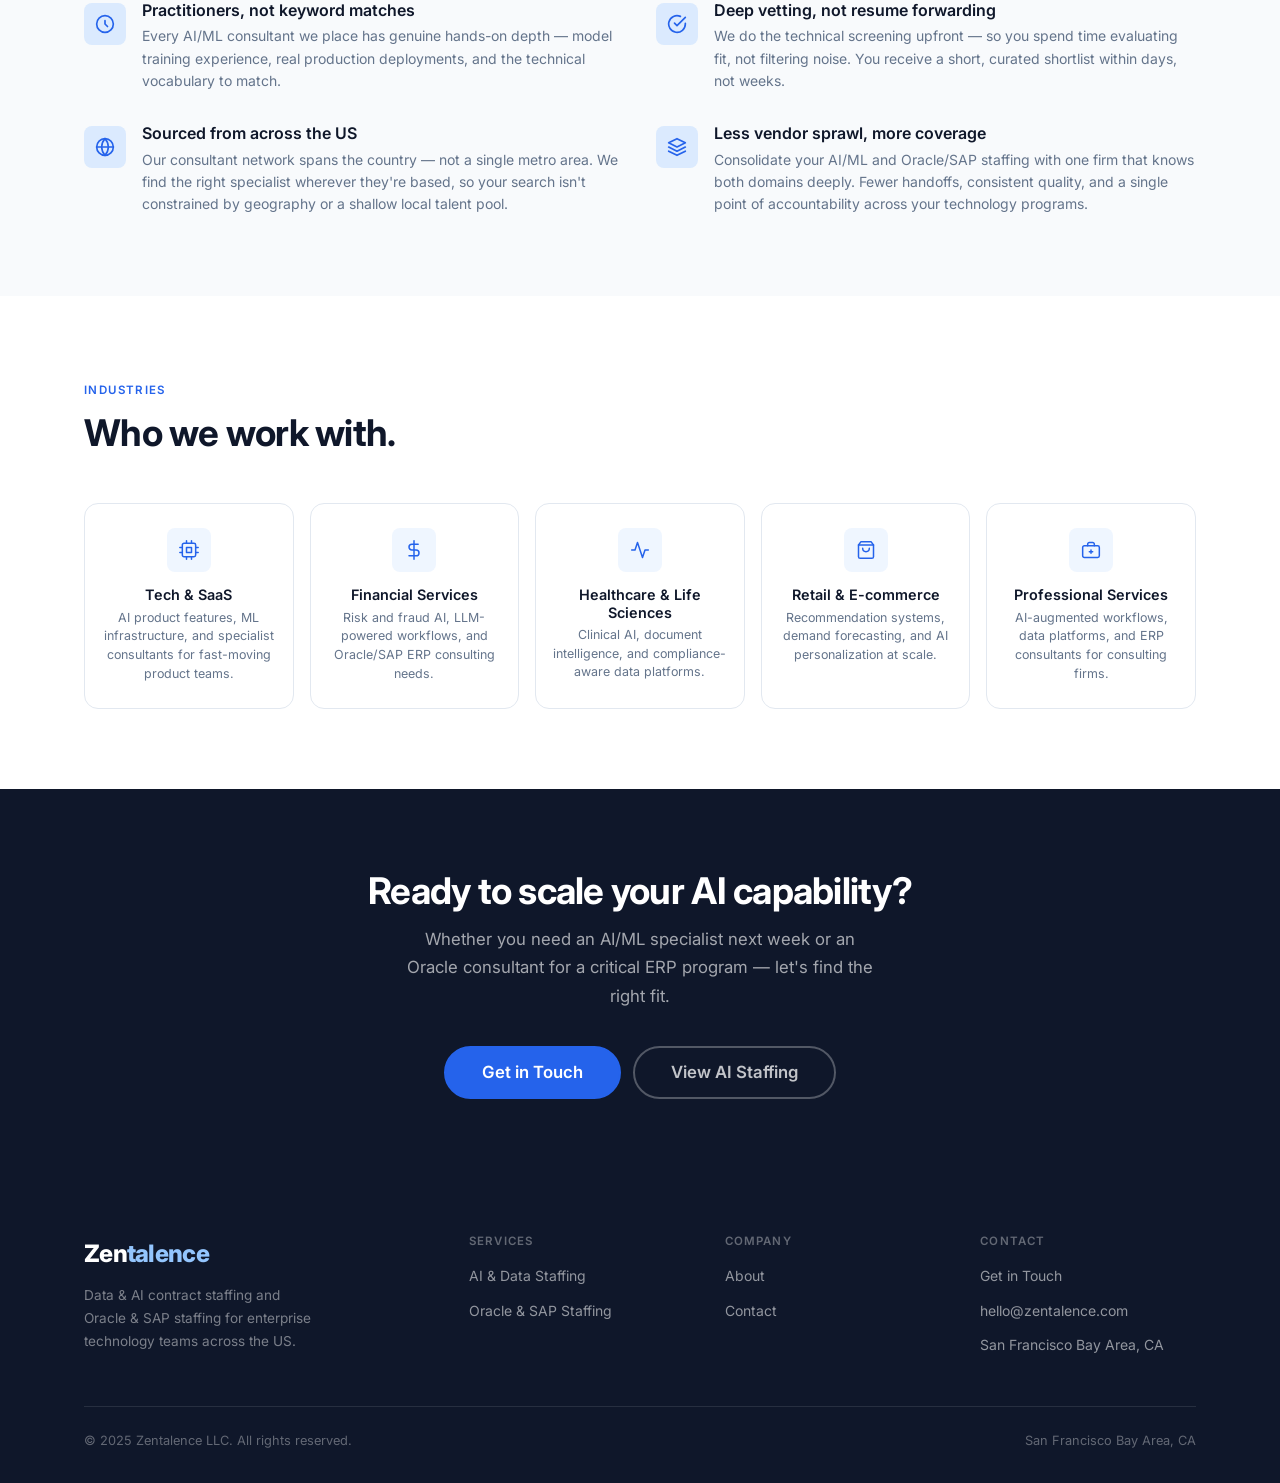
==== commit 3675cf4a: "Rename Zentalix → Zentalence; add LLC to footer copyright All 6 HTML files: logo markup (Zen<span>ta" ====
--- a/index.html
+++ b/index.html
@@ -3,7 +3,7 @@
 <head>
   <meta charset="UTF-8" />
   <meta name="viewport" content="width=device-width, initial-scale=1.0" />
-  <title>Zentalix — AI & Data Staffing. On Demand.</title>
+  <title>Zentalence — AI & Data Staffing. On Demand.</title>
   <meta name="description" content="On-demand AI/ML practitioners and Oracle and SAP consultants for enterprise technology teams across the US. Specialist staffing, placed fast." />
   <link rel="preconnect" href="https://fonts.googleapis.com" />
   <link rel="preconnect" href="https://fonts.gstatic.com" crossorigin />
@@ -15,7 +15,7 @@
 <!-- ===== NAVIGATION ===== -->
 <header class="nav-header">
   <nav class="nav container">
-    <a href="index.html" class="nav-logo">Zen<span>talix</span></a>
+    <a href="index.html" class="nav-logo">Zen<span>talence</span></a>
     <ul class="nav-links">
       <li><a href="index.html" class="active">Home</a></li>
       <li><a href="ai-staffing.html">AI Staffing</a></li>
@@ -156,7 +156,7 @@
     <div class="section-header">
       <span class="section-label">Services</span>
       <h2>Two practices. One <span class="serif">trusted</span> partner.</h2>
-      <p>Whether you need an AI/ML specialist next week or an Oracle consultant for your ERP program — Zentalix places the right people without the overhead of a big firm.</p>
+      <p>Whether you need an AI/ML specialist next week or an Oracle consultant for your ERP program — Zentalence places the right people without the overhead of a big firm.</p>
     </div>
 
     <div class="cards-2">
@@ -214,7 +214,7 @@
 <section class="section section-alt">
   <div class="container">
     <div class="section-header">
-      <span class="section-label">Why Zentalix</span>
+      <span class="section-label">Why Zentalence</span>
       <h2>What makes us different.</h2>
     </div>
     <div class="diff-grid">
@@ -333,7 +333,7 @@
   <div class="container">
     <div class="footer-grid">
       <div class="footer-brand">
-        <span class="logo">Zen<span>talix</span></span>
+        <span class="logo">Zen<span>talence</span></span>
         <p>Data &amp; AI contract staffing and Oracle &amp; SAP staffing for enterprise technology teams across the US.</p>
       </div>
       <div class="footer-col">
@@ -354,13 +354,13 @@
         <h5>Contact</h5>
         <ul>
           <li><a href="contact.html">Get in Touch</a></li>
-          <li><a href="mailto:hello@zentalix.com">hello@zentalix.com</a></li>
+          <li><a href="mailto:hello@zentalence.com">hello@zentalence.com</a></li>
           <li><a href="#">San Francisco Bay Area, CA</a></li>
         </ul>
       </div>
     </div>
     <div class="footer-bottom">
-      <span>© 2025 Zentalix. All rights reserved.</span>
+      <span>© 2025 Zentalence LLC. All rights reserved.</span>
       <span>San Francisco Bay Area, CA</span>
     </div>
   </div>
--- a/css/styles.css
+++ b/css/styles.css
@@ -815,6 +815,7 @@
   font-size: 1.5rem;
   font-weight: 800;
   color: white;
+  letter-spacing: -0.03em;
   margin-bottom: 10px;
   display: block;
 }
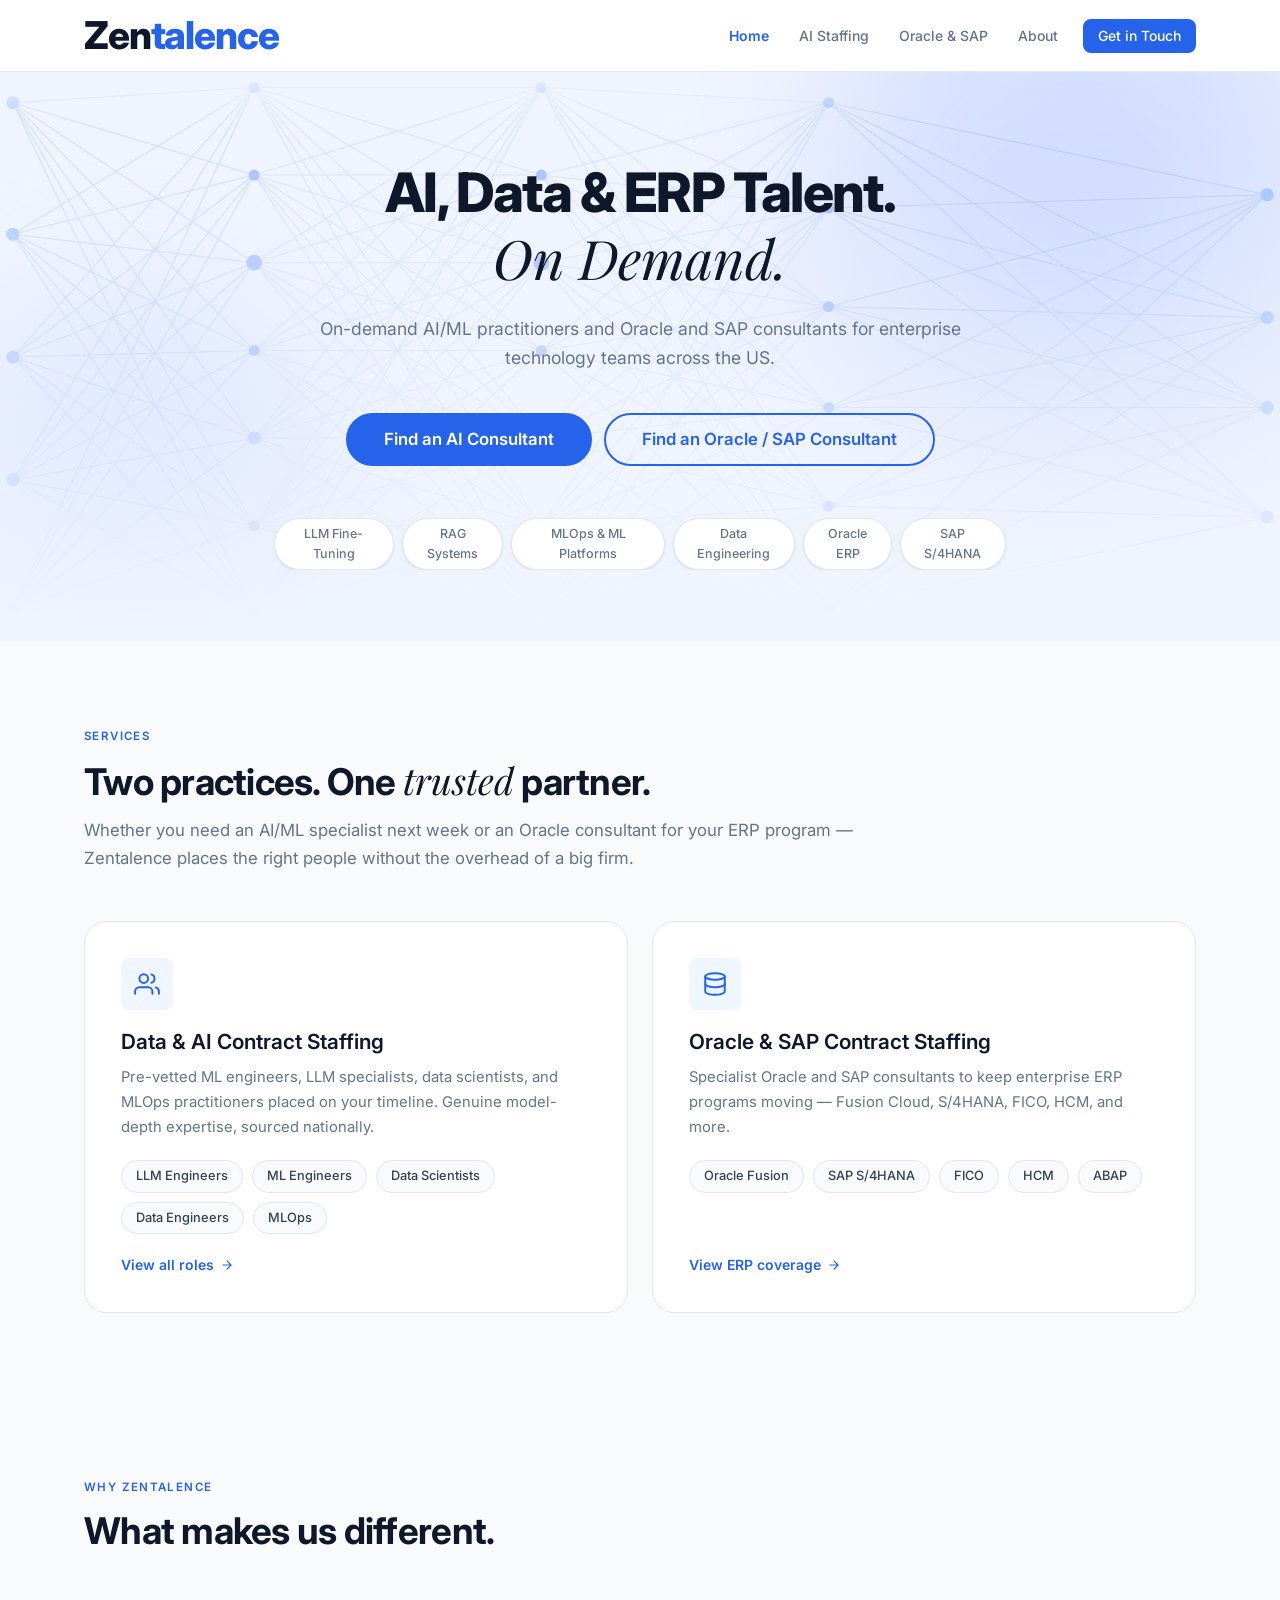
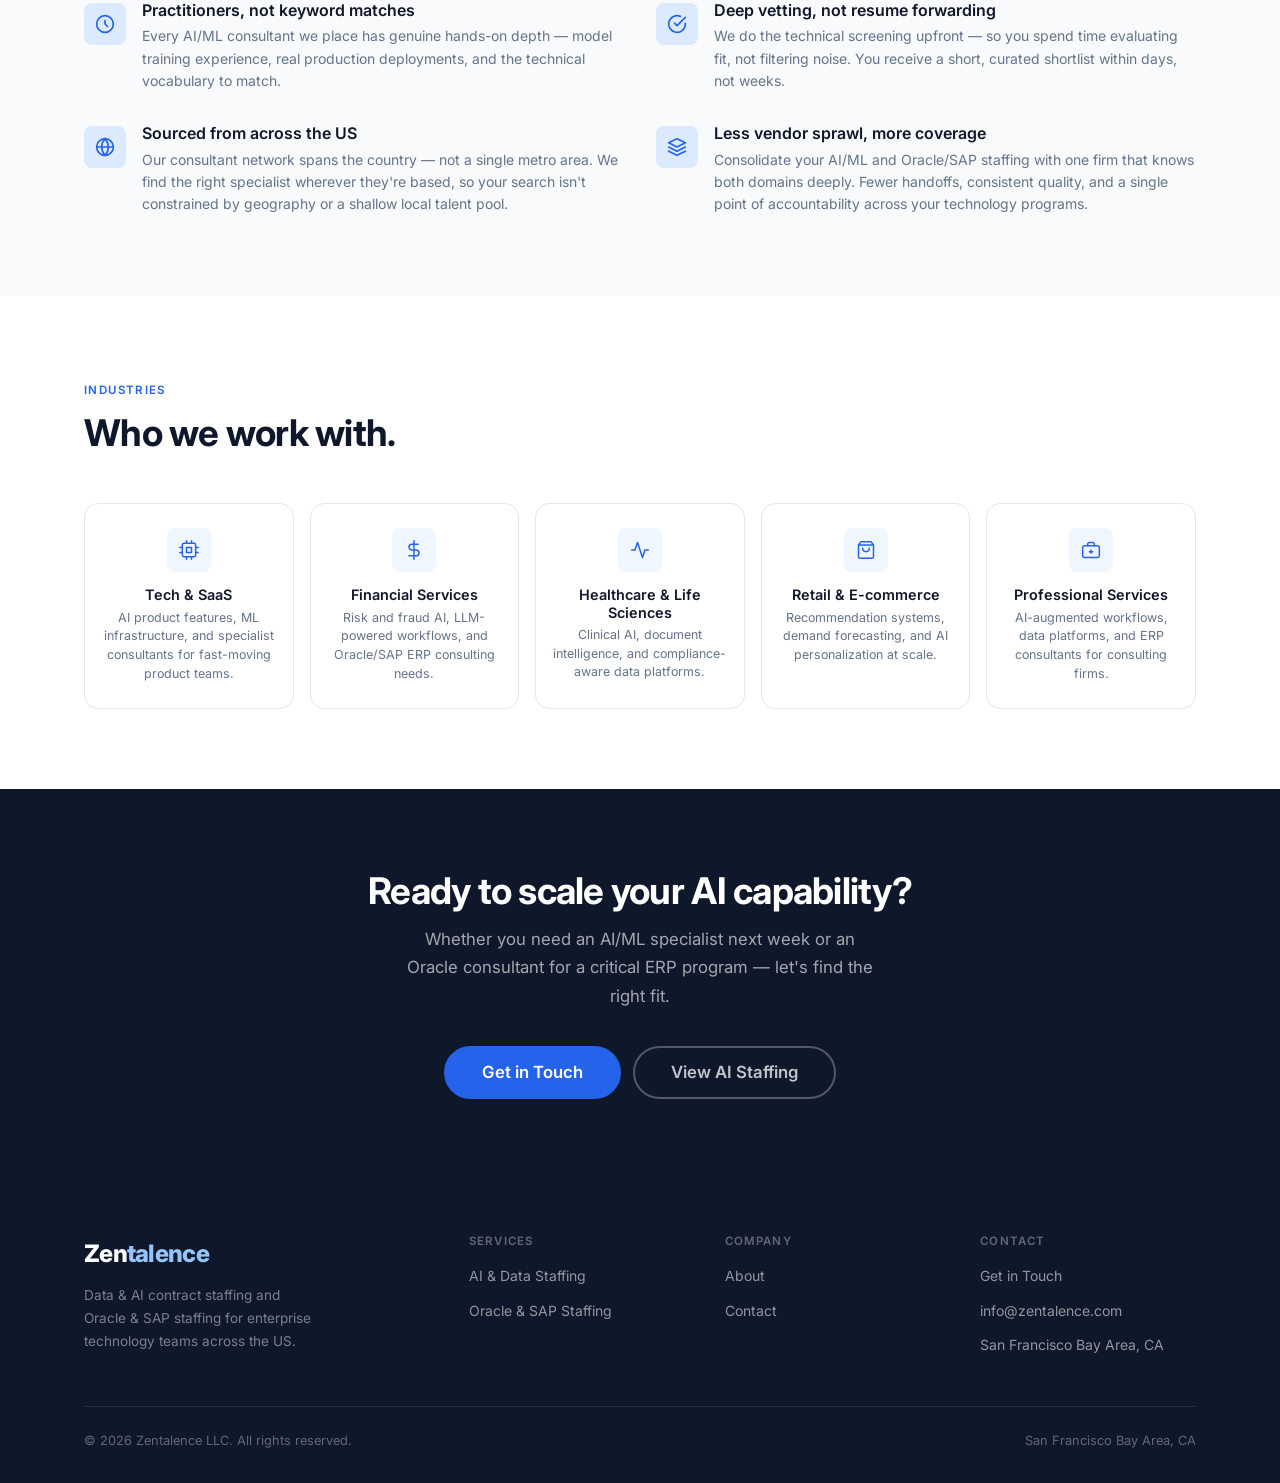
==== commit c3b9fd92: "Update copyright year to 2026 and contact email to info@zentalence.com All 6 HTML files: © 2025 → © " ====
--- a/index.html
+++ b/index.html
@@ -354,13 +354,13 @@
         <h5>Contact</h5>
         <ul>
           <li><a href="contact.html">Get in Touch</a></li>
-          <li><a href="mailto:hello@zentalence.com">hello@zentalence.com</a></li>
+          <li><a href="mailto:info@zentalence.com">info@zentalence.com</a></li>
           <li><a href="#">San Francisco Bay Area, CA</a></li>
         </ul>
       </div>
     </div>
     <div class="footer-bottom">
-      <span>© 2025 Zentalence LLC. All rights reserved.</span>
+      <span>© 2026 Zentalence LLC. All rights reserved.</span>
       <span>San Francisco Bay Area, CA</span>
     </div>
   </div>
